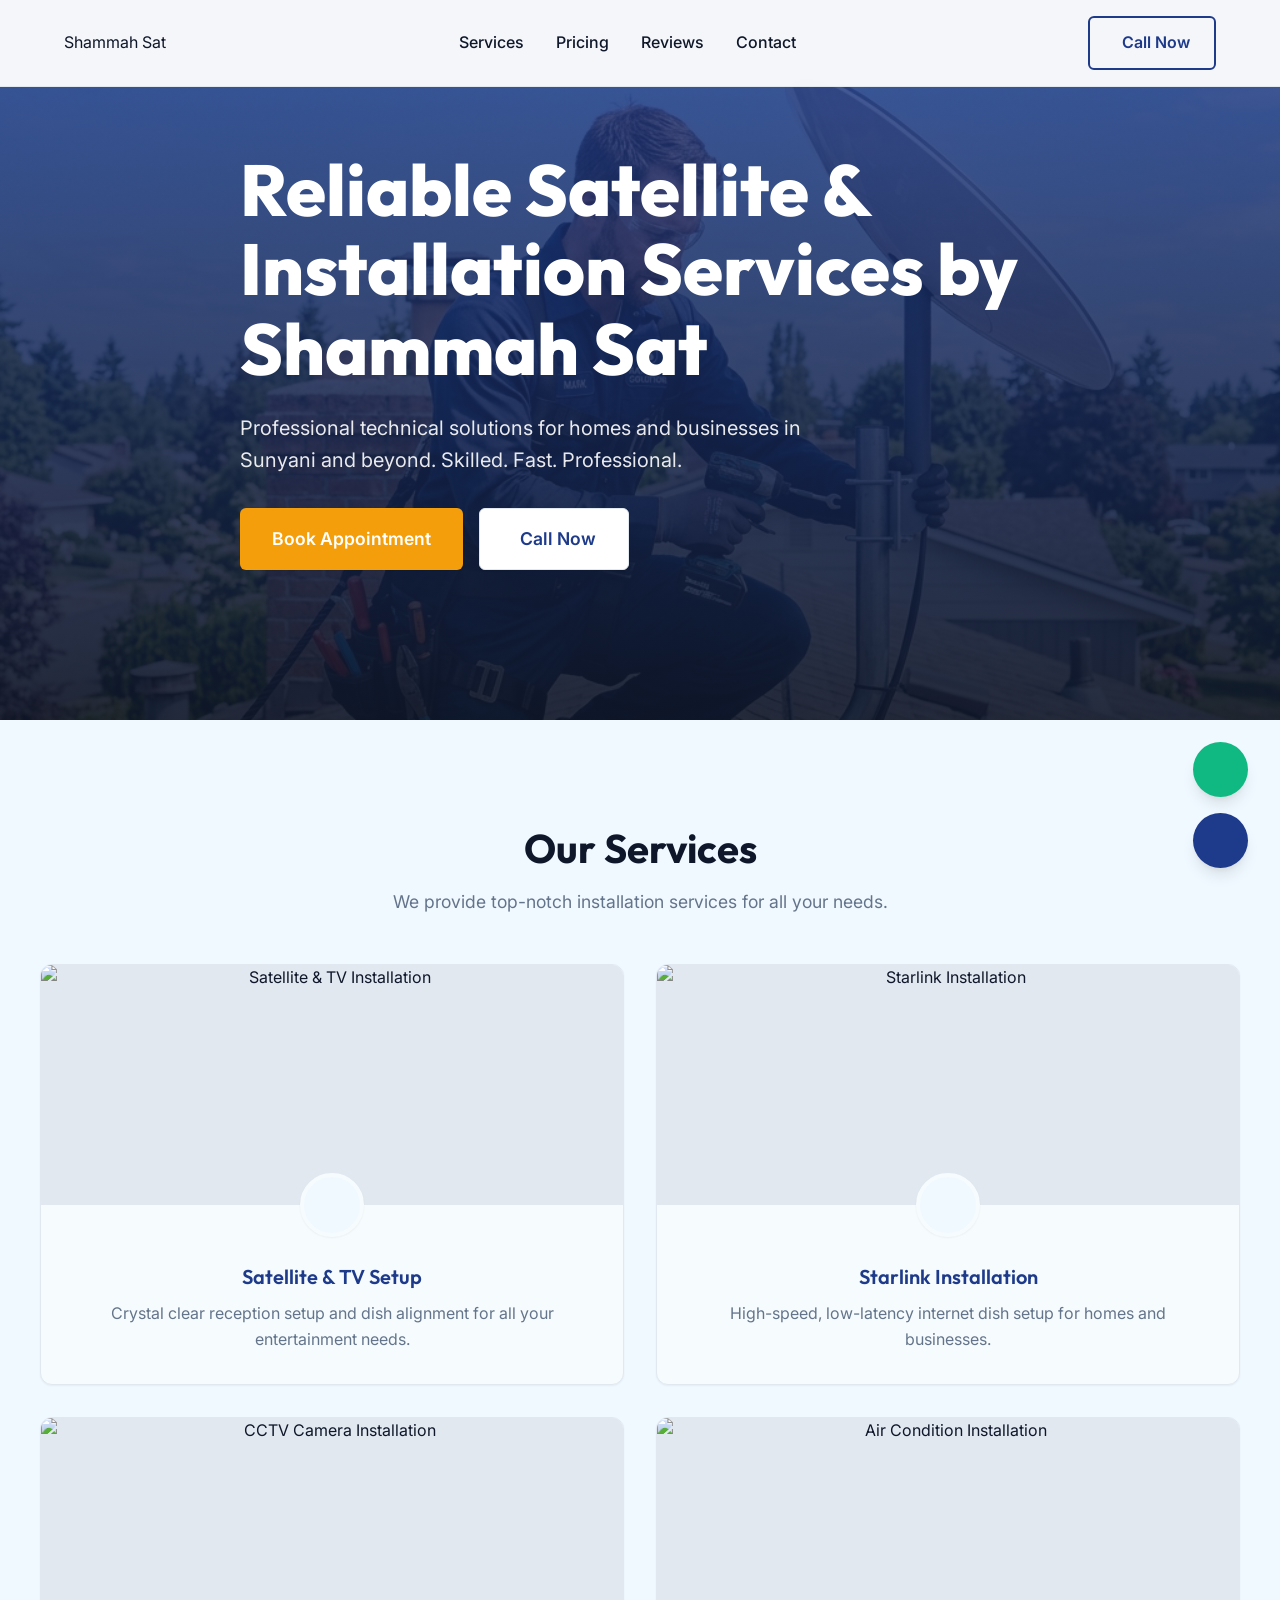
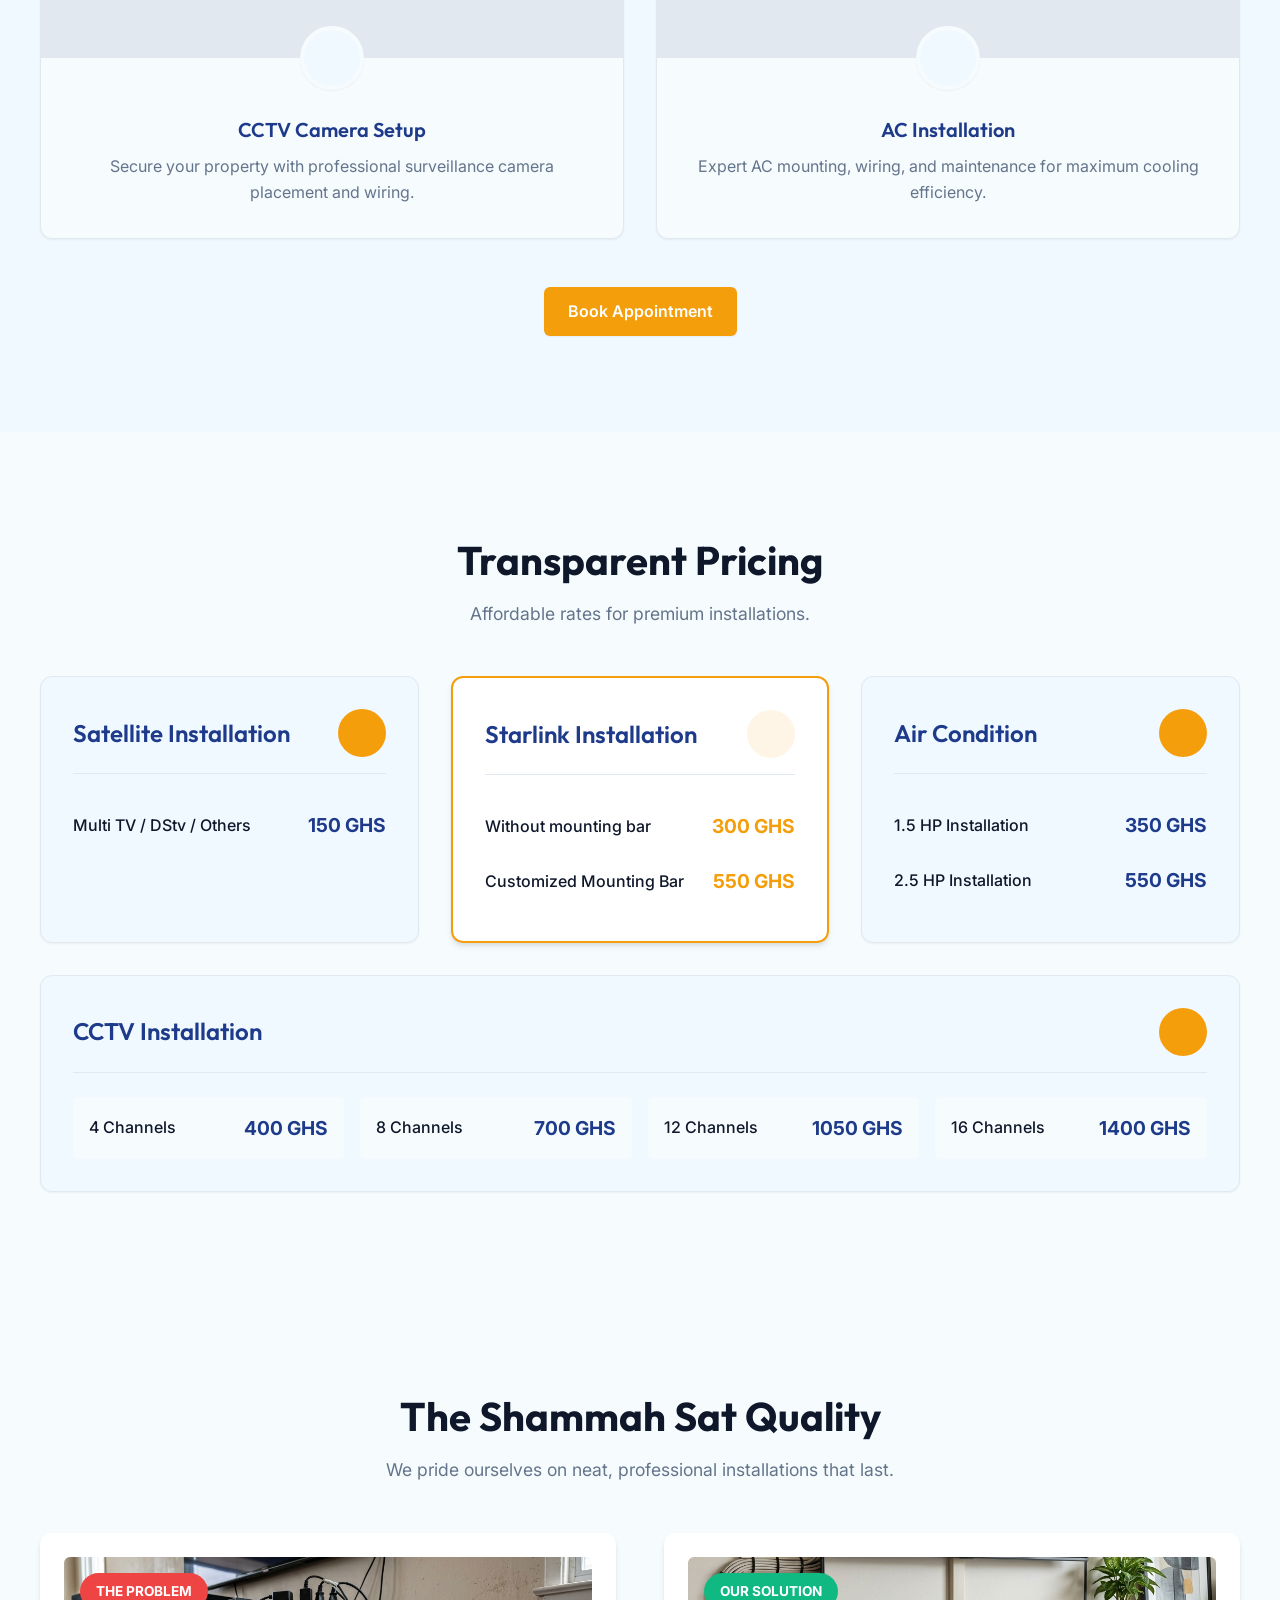
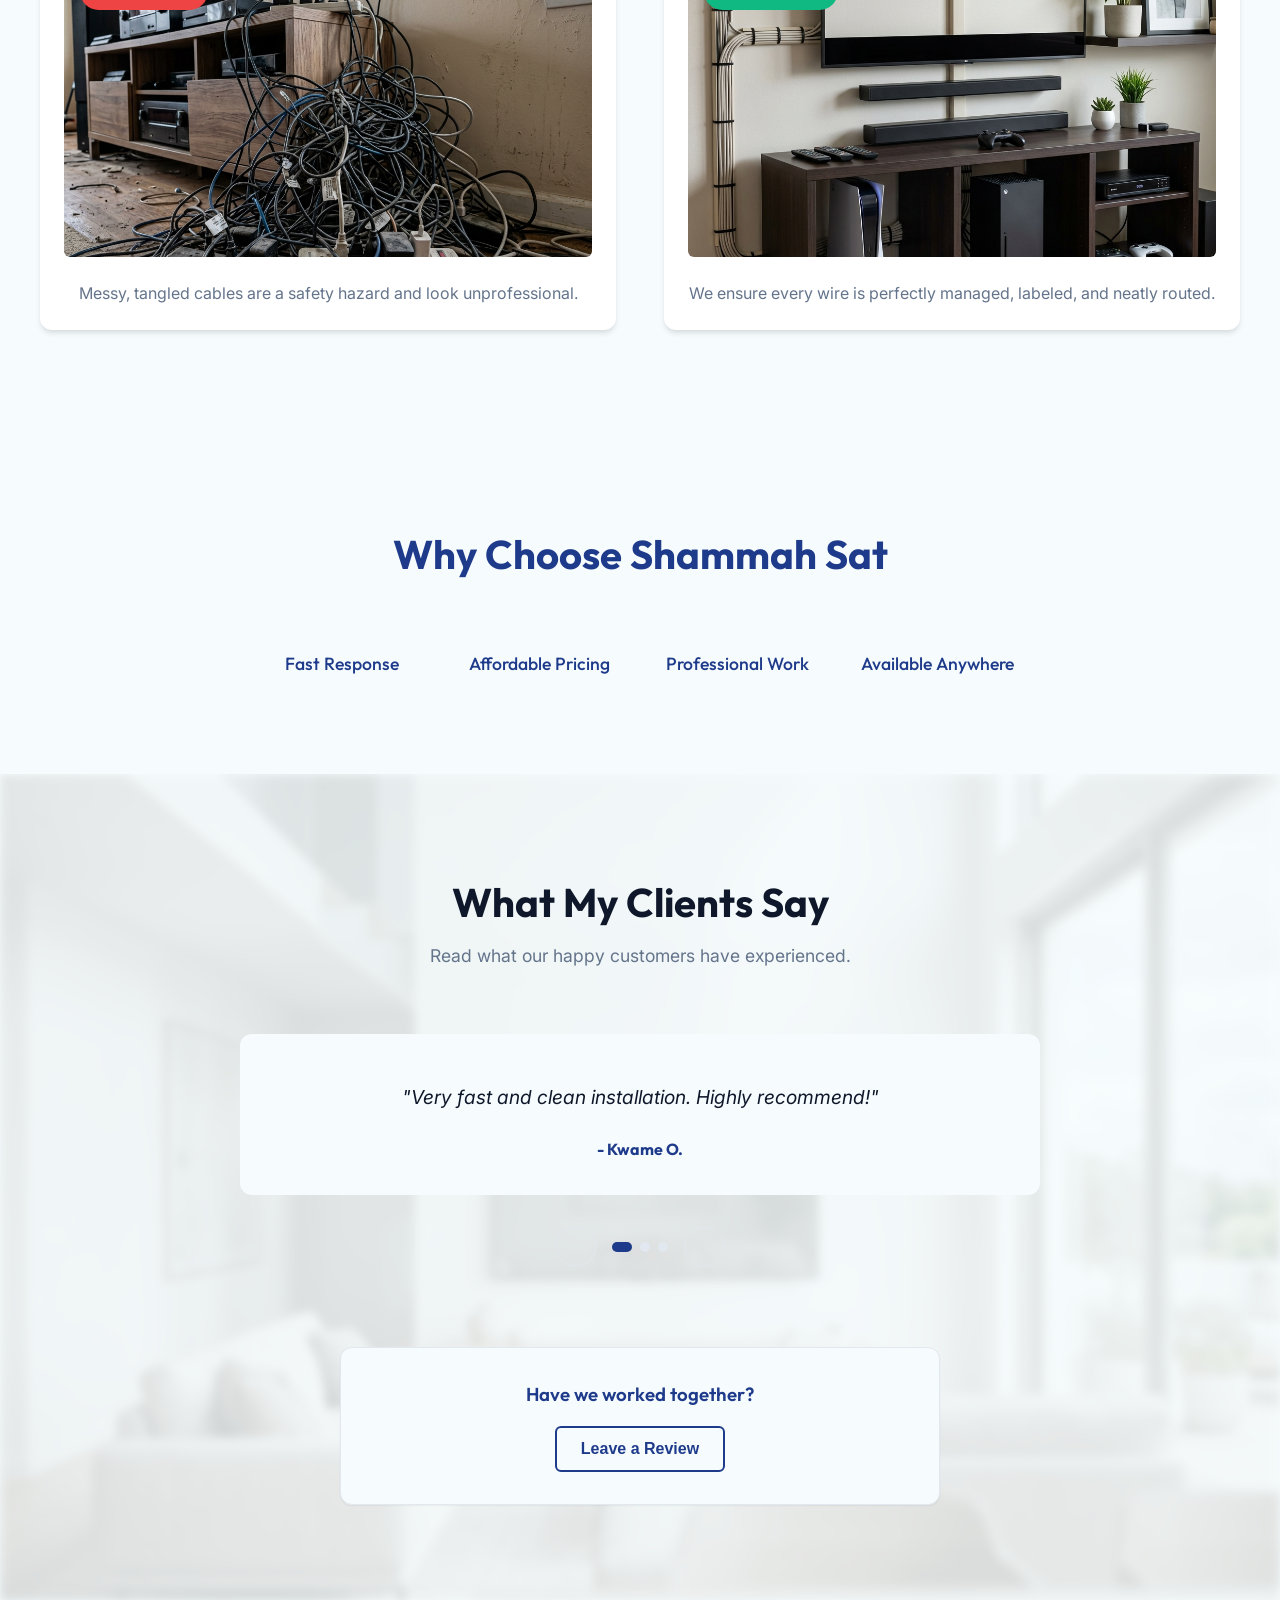
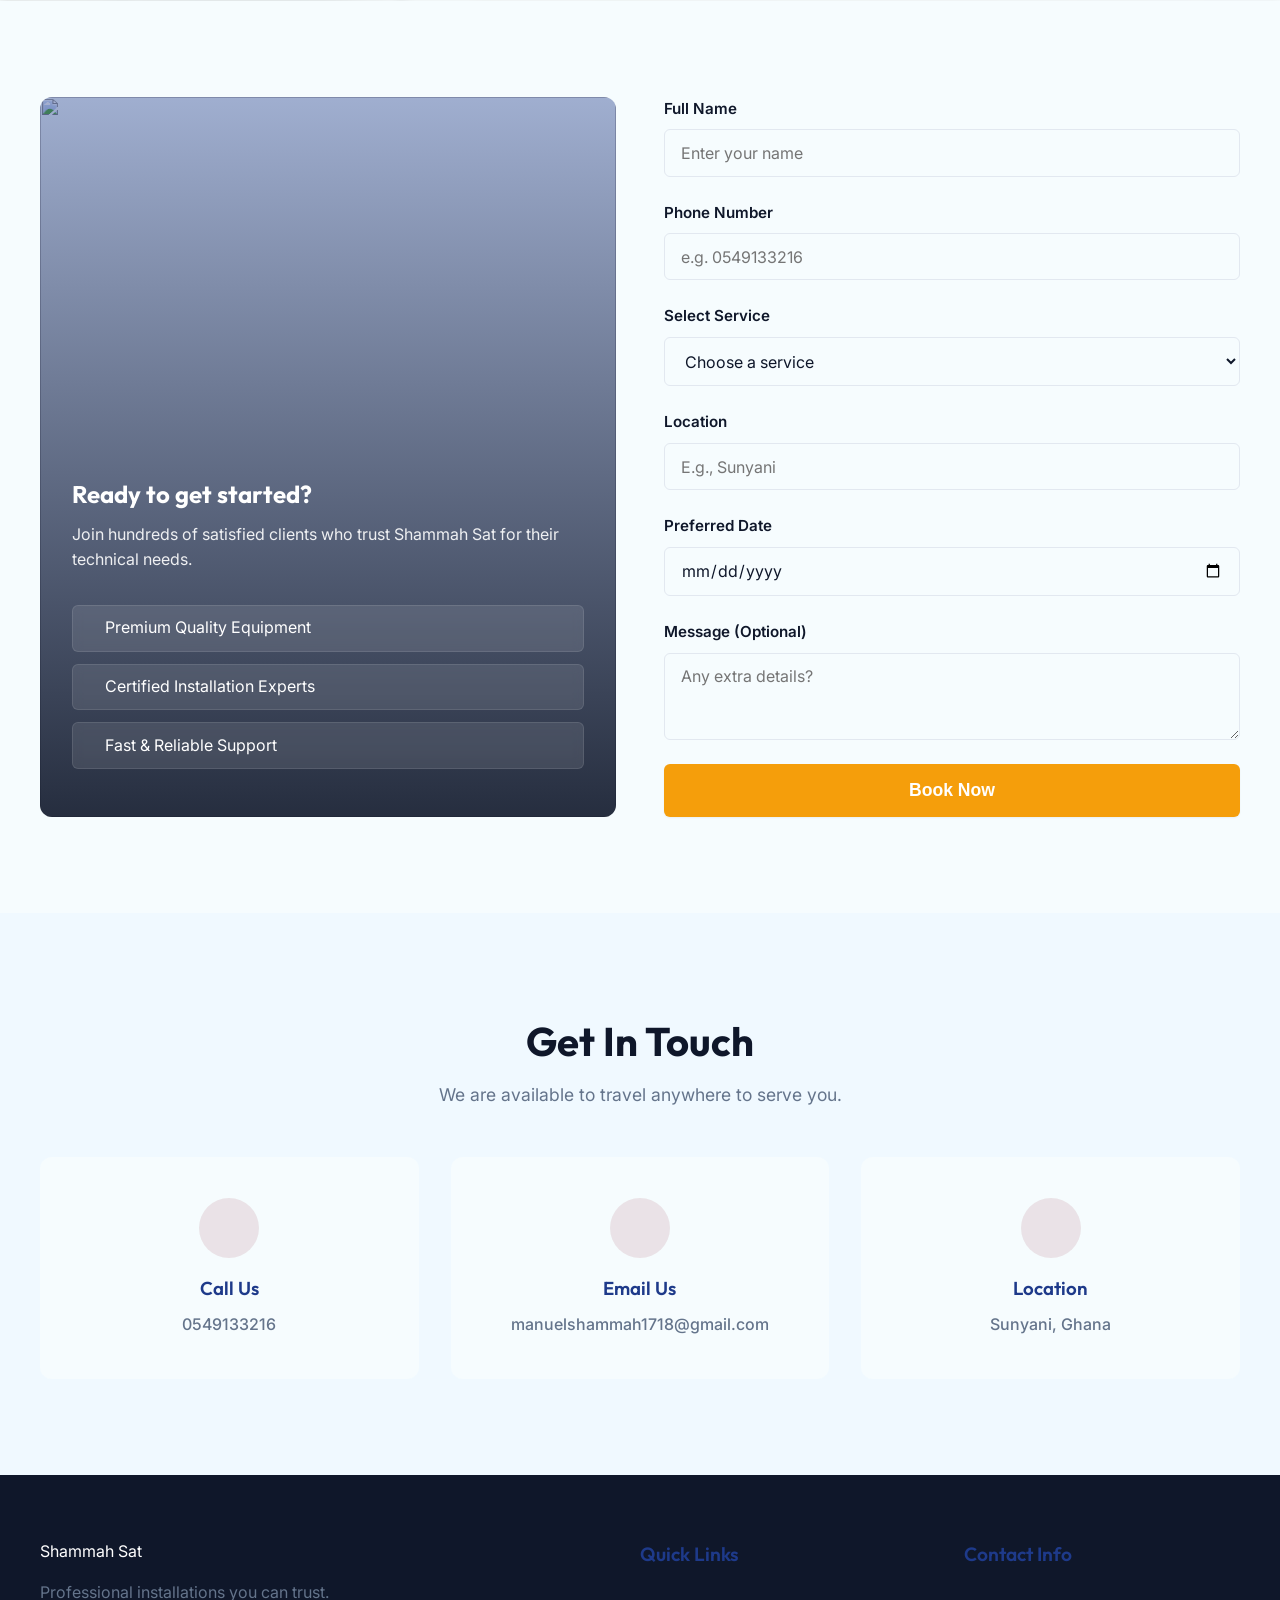
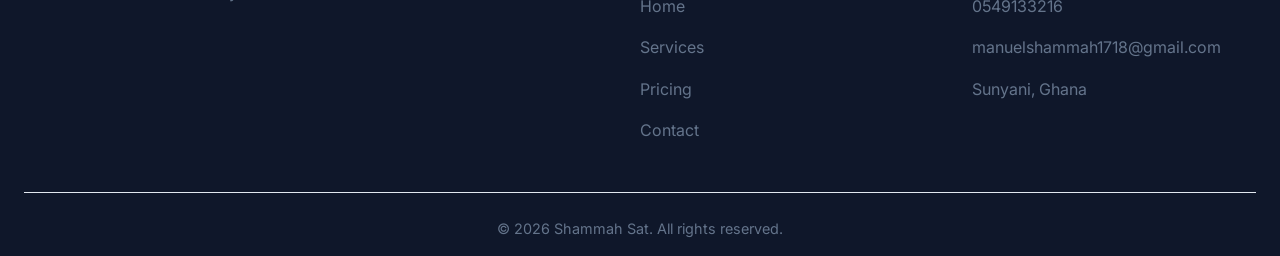
==== index.html @ 0b9c9d6e "Add files via upload" ====
<!DOCTYPE html>
<html lang="en">
<head>
    <meta charset="UTF-8">
    <meta name="viewport" content="width=device-width, initial-scale=1.0">
    <meta name="description" content="Professional satellite and installation services by Shammah Sat in Sunyani, Ghana. Fast, affordable, and reliable.">
    <title>Shammah Sat - Reliable Satellite &amp; Installation Services</title>
    
    <!-- Security Meta Tags -->
    <meta http-equiv="X-Content-Type-Options" content="nosniff">
    <meta http-equiv="X-Frame-Options" content="DENY">
    <meta name="referrer" content="strict-origin-when-cross-origin">
    
    <!-- Google Fonts -->
    <link rel="preconnect" href="https://fonts.googleapis.com">
    <link rel="preconnect" href="https://fonts.gstatic.com" crossorigin>
    <link href="https://fonts.googleapis.com/css2?family=Inter:wght@400;500;600&family=Outfit:wght@500;600;700&display=swap" rel="stylesheet">
    
    <!-- Phosphor Icons -->
    <script src="https://unpkg.com/@phosphor-icons/web"></script>
    
    <!-- CSS Link -->
    <link rel="stylesheet" href="style.css">
</head>
<body>

    <!-- Sticky Navigation -->
    <header id="header">
        <div class="nav-container">
            <a href="#" class="logo">
                Shammah Sat
            </a>
            <nav class="nav-links">
                <a href="#services">Services</a>
                <a href="#pricing">Pricing</a>
                <a href="#reviews">Reviews</a>
                <a href="#contact">Contact</a>
            </nav>
            <div class="nav-actions">
                <a href="tel:0549133216" class="btn btn-outline"><i class="ph ph-phone"></i> Call Now</a>
                <button class="mobile-menu-btn" aria-label="Toggle Menu">
                    <i class="ph ph-list"></i>
                </button>
            </div>
        </div>
        <!-- Mobile Nav Menu -->
        <div class="mobile-menu">
            <a href="#services">Services</a>
            <a href="#pricing">Pricing</a>
            <a href="#reviews">Reviews</a>
            <a href="#contact">Contact</a>
            <a href="tel:0549133216" class="btn btn-primary" style="display:inline-block; margin-top:1rem;"><i class="ph ph-phone"></i> Call Now</a>
        </div>
    </header>

    <!-- Hero Section -->
    <section class="hero" id="home">
        <div class="hero-overlay"></div>
        <div class="container hero-container">
            <div class="hero-content">
                <h1>Reliable Satellite &amp; Installation Services by Shammah Sat</h1>
                <p>Professional technical solutions for homes and businesses in Sunyani and beyond. Skilled. Fast. Professional.</p>
                <div class="hero-buttons">
                    <a href="#booking" class="btn btn-primary btn-large">Book Appointment</a>
                    <a href="tel:0549133216" class="btn btn-secondary btn-large"><i class="ph ph-phone"></i> Call Now</a>
                </div>
            </div>
        </div>
    </section>

    <!-- Services Section -->
    <section class="services section-padding" id="services">
        <div class="container">
            <h2 class="section-title">Our Services</h2>
            <p class="section-subtitle">We provide top-notch installation services for all your needs.</p>
            
            <div class="services-grid">
                <!-- Satellite & TV -->
                <div class="service-card image-card">
                    <div class="service-image">
                        <img src="satellite.jpg" alt="Satellite & TV Installation">
                    </div>
                    <div class="service-content">
                        <div class="icon-wrapper"><i class="ph ph-monitor"></i></div>
                        <h3>Satellite & TV Setup</h3>
                        <p>Crystal clear reception setup and dish alignment for all your entertainment needs.</p>
                    </div>
                </div>

                <!-- Starlink -->
                <div class="service-card image-card">
                    <div class="service-image">
                        <img src="starlink.jpg" alt="Starlink Installation">
                    </div>
                    <div class="service-content">
                        <div class="icon-wrapper"><i class="ph ph-wifi-high"></i></div>
                        <h3>Starlink Installation</h3>
                        <p>High-speed, low-latency internet dish setup for homes and businesses.</p>
                    </div>
                </div>

                <!-- CCTV -->
                <div class="service-card image-card">
                    <div class="service-image">
                        <img src="cctv.jpg" alt="CCTV Camera Installation">
                    </div>
                    <div class="service-content">
                        <div class="icon-wrapper"><i class="ph ph-security-camera"></i></div>
                        <h3>CCTV Camera Setup</h3>
                        <p>Secure your property with professional surveillance camera placement and wiring.</p>
                    </div>
                </div>

                <!-- Air Condition -->
                <div class="service-card image-card">
                    <div class="service-image">
                        <img src="ac.jpg" alt="Air Condition Installation">
                    </div>
                    <div class="service-content">
                        <div class="icon-wrapper"><i class="ph ph-wind"></i></div>
                        <h3>AC Installation</h3>
                        <p>Expert AC mounting, wiring, and maintenance for maximum cooling efficiency.</p>
                    </div>
                </div>
            </div>
            <div class="center-btn">
                <a href="#booking" class="btn btn-primary">Book Appointment</a>
            </div>
        </div>
    </section>

    <!-- Pricing Section -->
    <section class="pricing section-padding" id="pricing">
        <div class="container">
            <h2 class="section-title">Transparent Pricing</h2>
            <p class="section-subtitle">Affordable rates for premium installations.</p>
            
            <div class="pricing-grid">
                <!-- Satellite Pricing -->
                <div class="pricing-card">
                    <div class="pricing-header">
                        <h3>Satellite Installation</h3>
                        <i class="ph ph-monitor"></i>
                    </div>
                    <ul class="pricing-list">
                        <li>
                            <span>Multi TV / DStv / Others</span>
                            <span class="price">150 GHS</span>
                        </li>
                    </ul>
                </div>

                <!-- Starlink Pricing -->
                <div class="pricing-card featured">
                    <div class="pricing-header">
                        <h3>Starlink Installation</h3>
                        <i class="ph ph-wifi-high"></i>
                    </div>
                    <ul class="pricing-list">
                        <li>
                            <span>Without mounting bar</span>
                            <span class="price">300 GHS</span>
                        </li>
                        <li>
                            <span>Customized Mounting Bar</span>
                            <span class="price">550 GHS</span>
                        </li>
                    </ul>
                </div>

                <!-- AC Pricing -->
                <div class="pricing-card">
                    <div class="pricing-header">
                        <h3>Air Condition</h3>
                        <i class="ph ph-wind"></i>
                    </div>
                    <ul class="pricing-list">
                        <li>
                            <span>1.5 HP Installation</span>
                            <span class="price">350 GHS</span>
                        </li>
                        <li>
                            <span>2.5 HP Installation</span>
                            <span class="price">550 GHS</span>
                        </li>
                    </ul>
                </div>

                <!-- CCTV Pricing -->
                <div class="pricing-card full-width">
                    <div class="pricing-header">
                        <h3>CCTV Installation</h3>
                        <i class="ph ph-security-camera"></i>
                    </div>
                    <div class="cctv-grid">
                        <div class="cctv-item">
                            <span>4 Channels</span>
                            <span class="price">400 GHS</span>
                        </div>
                        <div class="cctv-item">
                            <span>8 Channels</span>
                            <span class="price">700 GHS</span>
                        </div>
                        <div class="cctv-item">
                            <span>12 Channels</span>
                            <span class="price">1050 GHS</span>
                        </div>
                        <div class="cctv-item">
                            <span>16 Channels</span>
                            <span class="price">1400 GHS</span>
                        </div>
                    </div>
                </div>
            </div>
        </div>
    </section>

    <!-- Before & After Section -->
    <section class="quality section-padding" id="quality">
        <div class="container">
            <h2 class="section-title">The Shammah Sat Quality</h2>
            <p class="section-subtitle">We pride ourselves on neat, professional installations that last.</p>
            
            <div class="comparison-grid">
                <div class="comparison-item">
                    <div class="comparison-image">
                        <img src="before_cables.jpg" alt="Messy Installation" loading="lazy">
                        <span class="badge badge-error">The Problem</span>
                    </div>
                    <p>Messy, tangled cables are a safety hazard and look unprofessional.</p>
                </div>
                <div class="comparison-item">
                    <div class="comparison-image">
                        <img src="after_cables.jpg" alt="Professional Installation" loading="lazy">
                        <span class="badge badge-success">Our Solution</span>
                    </div>
                    <p>We ensure every wire is perfectly managed, labeled, and neatly routed.</p>
                </div>
            </div>
        </div>
    </section>

    <!-- Why Choose Us -->
    <section class="features section-padding">
        <div class="container">
            <h2 class="section-title">Why Choose Shammah Sat</h2>
            <div class="features-flex">
                <div class="feature-item">
                    <div class="feature-icon"><i class="ph ph-rocket-launch"></i></div>
                    <h4>Fast Response</h4>
                </div>
                <div class="feature-item">
                    <div class="feature-icon"><i class="ph ph-wallet"></i></div>
                    <h4>Affordable Pricing</h4>
                </div>
                <div class="feature-item">
                    <div class="feature-icon"><i class="ph ph-medal"></i></div>
                    <h4>Professional Work</h4>
                </div>
                <div class="feature-item">
                    <div class="feature-icon"><i class="ph ph-map-pin"></i></div>
                    <h4>Available Anywhere</h4>
                </div>
            </div>
        </div>
    </section>

    <!-- Reviews Section -->
    <section class="reviews section-padding" id="reviews">
        <div class="reviews-bg"></div>
        <div class="container relative-z">
            <h2 class="section-title">What My Clients Say</h2>
            <p class="section-subtitle">Read what our happy customers have experienced.</p>
            
            <div class="carousel-container">
                <div class="carousel-track" id="carouselTrack">
                    <!-- Review 1 -->
                    <div class="review-card">
                        <div class="stars">
                            <i class="ph-fill ph-star"></i><i class="ph-fill ph-star"></i><i class="ph-fill ph-star"></i><i class="ph-fill ph-star"></i><i class="ph-fill ph-star"></i>
                        </div>
                        <p class="review-text">"Very fast and clean installation. Highly recommend!"</p>
                        <h4 class="client-name">- Kwame O.</h4>
                    </div>
                    <!-- Review 2 -->
                    <div class="review-card">
                        <div class="stars">
                            <i class="ph-fill ph-star"></i><i class="ph-fill ph-star"></i><i class="ph-fill ph-star"></i><i class="ph-fill ph-star"></i><i class="ph-fill ph-star"></i>
                        </div>
                        <p class="review-text">"Professional and affordable service. The CCTV setup is perfect."</p>
                        <h4 class="client-name">- Afia M.</h4>
                    </div>
                    <!-- Review 3 -->
                    <div class="review-card">
                        <div class="stars">
                            <i class="ph-fill ph-star"></i><i class="ph-fill ph-star"></i><i class="ph-fill ph-star"></i><i class="ph-fill ph-star"></i><i class="ph-fill ph-star"></i>
                        </div>
                        <p class="review-text">"Excellent Starlink installation. Great communication throughout."</p>
                        <h4 class="client-name">- David T.</h4>
                    </div>
                </div>
                <div class="carousel-nav">
                    <button id="prevBtn" aria-label="Previous Review"><i class="ph ph-caret-left"></i></button>
                    <div class="carousel-dots" id="carouselDots"></div>
                    <button id="nextBtn" aria-label="Next Review"><i class="ph ph-caret-right"></i></button>
                </div>
            </div>

            <div class="leave-review">
                <h3>Have we worked together?</h3>
                <button class="btn btn-outline" id="openReviewForm">Leave a Review</button>
                
                <!-- Review Form -->
                <div class="review-form-container hidden" id="reviewFormContainer">
                    <form id="reviewForm" class="review-form">
                        <input type="hidden" id="reviewRating" value="0">
                        <div class="form-group">
                            <label for="reviewName">Your Name</label>
                            <input type="text" id="reviewName" placeholder="Full Name" required maxlength="50" autocomplete="name">
                        </div>
                        <div class="form-group">
                            <label for="reviewText">Your Experience</label>
                            <textarea id="reviewText" rows="4" placeholder="How was our service?" required maxlength="500"></textarea>
                        </div>
                        <div class="rating-input">
                            <i class="ph ph-star star-btn" data-val="1" role="button" aria-label="1 Star"></i>
                            <i class="ph ph-star star-btn" data-val="2" role="button" aria-label="2 Stars"></i>
                            <i class="ph ph-star star-btn" data-val="3" role="button" aria-label="3 Stars"></i>
                            <i class="ph ph-star star-btn" data-val="4" role="button" aria-label="4 Stars"></i>
                            <i class="ph ph-star star-btn" data-val="5" role="button" aria-label="5 Stars"></i>
                        </div>
                        <button type="submit" class="btn btn-primary w-100">Submit Review</button>
                    </form>
                </div>
            </div>
        </div>
    </section>

    <!-- Booking Section -->
    <section class="booking section-padding" id="booking">
        <div class="container">
            <div class="booking-grid">
                <div class="booking-info-card">
                    <img src="https://images.unsplash.com/photo-1581092160562-40aa08e78837?auto=format&fit=crop&q=80&w=800" alt="" class="booking-img" loading="lazy">
                    <div class="booking-text-overlay">
                        <h2>Ready to get started?</h2>
                        <p>Join hundreds of satisfied clients who trust Shammah Sat for their technical needs.</p>
                        <div class="booking-benefits">
                            <div class="benefit-item">
                                <i class="ph ph-check-circle"></i>
                                <span>Premium Quality Equipment</span>
                            </div>
                            <div class="benefit-item">
                                <i class="ph ph-shield-check"></i>
                                <span>Certified Installation Experts</span>
                            </div>
                            <div class="benefit-item">
                                <i class="ph ph-clock"></i>
                                <span>Fast &amp; Reliable Support</span>
                            </div>
                        </div>
                    </div>
                </div>
                <div class="booking-form-wrapper">
                    <form id="bookingForm">
                        <div class="form-group">
                            <label for="name">Full Name</label>
                            <input type="text" id="name" placeholder="Enter your name" required maxlength="100" autocomplete="name">
                        </div>
                        <div class="form-group">
                            <label for="phone">Phone Number</label>
                            <input type="tel" id="phone" placeholder="e.g. 0549133216" required pattern="[0-9]{10,}" title="Please enter a valid phone number" autocomplete="tel">
                        </div>
                        <div class="form-group">
                            <label for="service">Select Service</label>
                            <select id="service" required>
                                <option value="" disabled selected>Choose a service</option>
                                <option value="multi-tv">Multi TV Installation</option>
                                <option value="dstv">DStv Installation</option>
                                <option value="cctv">CCTV Camera Installation</option>
                                <option value="ac">Air Condition Installation</option>
                                <option value="starlink">Starlink Installation</option>
                            </select>
                        </div>
                        <div class="form-group">
                            <label for="bookLocation">Location</label>
                            <input type="text" id="bookLocation" required placeholder="E.g., Sunyani">
                        </div>
                        <div class="form-group">
                            <label for="bookDate">Preferred Date</label>
                            <input type="date" id="bookDate" required>
                        </div>
                        <div class="form-group">
                            <label for="bookMessage">Message (Optional)</label>
                            <textarea id="bookMessage" rows="3" placeholder="Any extra details?"></textarea>
                        </div>
                        <button type="submit" class="btn btn-primary btn-large w-100">Book Now</button>
                    </form>
                </div>
            </div>
        </div>
    </section>

    <!-- Contact Section -->
    <section class="contact section-padding" id="contact">
        <div class="container">
            <h2 class="section-title">Get In Touch</h2>
            <p class="section-subtitle">We are available to travel anywhere to serve you.</p>
            
            <div class="contact-grid">
                <a href="tel:0549133216" class="contact-card">
                    <div class="contact-icon"><i class="ph ph-phone-call"></i></div>
                    <h3>Call Us</h3>
                    <p>0549133216</p>
                </a>
                <a href="mailto:manuelshammah1718@gmail.com" class="contact-card">
                    <div class="contact-icon"><i class="ph ph-envelope-simple"></i></div>
                    <h3>Email Us</h3>
                    <p>manuelshammah1718@gmail.com</p>
                </a>
                <div class="contact-card">
                    <div class="contact-icon"><i class="ph ph-map-pin"></i></div>
                    <h3>Location</h3>
                    <p>Sunyani, Ghana</p>
                </div>
            </div>
        </div>
    </section>

    <!-- Footer -->
    <footer>
        <div class="container footer-content">
            <div class="footer-brand">
                <a href="#" class="logo">
                    Shammah Sat
                </a>
                <p>Professional installations you can trust.</p>
            </div>
            <div class="footer-links">
                <h4>Quick Links</h4>
                <a href="#home">Home</a>
                <a href="#services">Services</a>
                <a href="#pricing">Pricing</a>
                <a href="#contact">Contact</a>
            </div>
            <div class="footer-contact">
                <h4>Contact Info</h4>
                <p><i class="ph ph-phone"></i> 0549133216</p>
                <p><i class="ph ph-envelope"></i> manuelshammah1718@gmail.com</p>
                <p><i class="ph ph-map-pin"></i> Sunyani, Ghana</p>
            </div>
        </div>
        <div class="footer-bottom">
            <p>&copy; <span id="year"></span> Shammah Sat. All rights reserved.</p>
        </div>
    </footer>

    <!-- Floating Action Buttons -->
    <div class="floating-actions">
        <a href="https://wa.me/233549133216" class="fab whatsapp" aria-label="WhatsApp" target="_blank" rel="noopener noreferrer">
            <i class="ph-fill ph-whatsapp-logo"></i>
        </a>
        <a href="tel:0549133216" class="fab phone" aria-label="Call Now">
            <i class="ph-fill ph-phone-call"></i>
        </a>
    </div>

    <!-- Script Link -->
    <script src="script.js"></script>
</body>
</html>
---- style.css ----
/* =========================================
   CSS Variables & Global Reset
========================================= */
:root {
    /* Color Palette (Professional Navy & Gold) */
    --clr-bg-main: #f6fcfe; /* Glacial Whisper - Light Blue-White */
    --clr-bg-alt: #f0f9ff; /* Slightly darker shade for contrast */
    --clr-text-main: #0f172a; /* Slate 900 - Almost Black */
    --clr-text-muted: #64748b; /* Slate 500 */
    
    --clr-primary: #1e3a8a; /* Deep Navy Blue */
    --clr-primary-hover: #1e40af; /* Lighter Navy */
    --clr-secondary: #f59e0b; /* Golden Amber (Action CTA) */
    --clr-secondary-hover: #d97706; /* Darker Gold */
    --clr-accent: #10b981; /* Trust/Success Green */
    
    --clr-border: #e2e8f0; /* Slate 200 */

    /* Typography */
    --font-main: 'Inter', sans-serif;
    --font-heading: 'Outfit', sans-serif;
    
    /* Spacing & Layout */
    --section-padding: 6rem 1.5rem; /* Increased for breathing room */
    --max-width: 1200px;
    --border-radius-sm: 6px;
    --border-radius-md: 12px;
    --border-radius-lg: 20px;
    
    /* Shadows (Modern, Soft) */
    --shadow-sm: 0 1px 2px 0 rgba(0, 0, 0, 0.05);
    --shadow-md: 0 4px 6px -1px rgba(0, 0, 0, 0.1), 0 2px 4px -1px rgba(0, 0, 0, 0.06);
    --shadow-lg: 0 10px 15px -3px rgba(0, 0, 0, 0.1), 0 4px 6px -2px rgba(0, 0, 0, 0.05);
    
    /* Transitions */
    --trans-fast: 0.15s ease-in-out;
    --trans-normal: 0.25s ease-in-out;
}

/* Removed @font-face */

* {
    margin: 0;
    padding: 0;
    box-sizing: border-box;
}

html {
    scroll-behavior: smooth;
}

body {
    font-family: var(--font-main);
    background-color: var(--clr-bg-main);
    color: var(--clr-text-main);
    line-height: 1.6;
    font-size: 1rem;
    overflow-x: hidden;
}

h1, h2, h3, h4, h5, h6 {
    font-family: var(--font-heading);
    font-weight: 600;
    color: var(--clr-primary);
}

img {
    max-width: 100%;
    height: auto;
    display: block;
}

a {
    text-decoration: none;
    color: inherit;
}

ul {
    list-style: none;
}

.container {
    max-width: var(--max-width);
    margin: 0 auto;
    padding: 0;
}

.section-padding {
    padding: var(--section-padding);
}

.section-title {
    font-size: 2.5rem;
    font-weight: 700;
    text-align: center;
    margin-bottom: 0.5rem;
    color: var(--clr-text-main);
}

.section-subtitle {
    text-align: center;
    color: var(--clr-text-muted);
    font-size: 1.1rem;
    margin-bottom: 3rem;
}

/* =========================================
   Buttons
========================================= */
.btn {
    display: inline-flex;
    align-items: center;
    justify-content: center;
    gap: 0.5rem;
    padding: 0.75rem 1.5rem;
    border-radius: var(--border-radius-sm);
    font-weight: 600;
    font-size: 1rem;
    cursor: pointer;
    transition: all var(--trans-fast);
    border: none;
    outline: none;
}

.btn-large {
    padding: 1rem 2rem;
    font-size: 1.1rem;
}

.btn-primary {
    background-color: var(--clr-secondary);
    color: #ffffff;
    box-shadow: var(--shadow-sm);
}

.btn-primary:hover {
    background-color: var(--clr-secondary-hover);
    transform: translateY(-2px);
    box-shadow: var(--shadow-md);
}

.btn-secondary {
    background-color: #ffffff;
    color: var(--clr-primary);
    border: 1px solid var(--clr-border);
    box-shadow: var(--shadow-sm);
}

.btn-secondary:hover {
    border-color: var(--clr-primary);
    background-color: var(--clr-bg-alt);
    transform: translateY(-2px);
}

.btn-outline {
    background: transparent;
    color: var(--clr-primary);
    border: 2px solid var(--clr-primary);
}

.btn-outline:hover {
    background: var(--clr-primary);
    color: var(--clr-bg-main);
}

.w-100 {
    width: 100%;
}

.center-btn {
    display: flex;
    justify-content: center;
    margin-top: 3rem;
}

/* =========================================
   Header & Navigation
========================================= */
header {
    position: fixed;
    top: 0;
    left: 0;
    width: 100%;
    z-index: 1000;
    background: rgba(255, 255, 255, 0.95);
    backdrop-filter: blur(8px);
    transition: all var(--trans-normal);
    border-bottom: 1px solid var(--clr-border);
}

header.scrolled {
    box-shadow: var(--shadow-sm);
    border-bottom: 1px solid var(--clr-border);
}

.nav-container {
    max-width: var(--max-width);
    margin: 0 auto;
    padding: 1rem 1.5rem;
    display: flex;
    align-items: center;
    justify-content: space-between;
}

.custom-logo {
    display: flex;
    align-items: center;
    gap: 0.5rem;
    color: var(--clr-primary);
    text-decoration: none;
}

.custom-logo i {
    font-size: 2.8rem;
    font-weight: 300;
}

.logo-text {
    display: flex;
    flex-direction: column;
    font-weight: 700;
    line-height: 0.9;
    letter-spacing: -0.5px;
}

.text-top {
    font-size: 1.5rem;
}

.text-bottom {
    font-size: 1.5rem;
    display: flex;
    align-items: center;
}

.logo-line {
    display: inline-block;
    height: 4px;
    background-color: var(--clr-primary);
    width: 60px;
    margin-left: 2px;
}

.nav-links {
    display: flex;
    gap: 2rem;
}

.nav-links a {
    font-weight: 500;
    transition: color var(--trans-fast);
}

.nav-links a:hover {
    color: var(--clr-primary);
}

.mobile-menu-btn {
    display: none;
    background: none;
    border: none;
    font-size: 1.8rem;
    color: var(--clr-text-main);
    cursor: pointer;
}

.mobile-menu {
    display: none;
    position: absolute;
    top: 100%;
    left: 0;
    width: 100%;
    background: var(--clr-bg-alt);
    flex-direction: column;
    padding: 1rem 1.5rem 2rem;
    box-shadow: var(--shadow-md);
    border-top: 1px solid var(--clr-border);
}

.mobile-menu.active {
    display: flex;
}

.mobile-menu a {
    padding: 1rem 0;
    border-bottom: 1px solid var(--clr-border);
    font-weight: 500;
    font-size: 1.1rem;
}

/* =========================================
   Hero Section
========================================= */
.hero {
    min-height: 80vh;
    display: flex;
    align-items: center;
    position: relative;
    background-image: url('hero_bg.jpg');
    background-size: cover;
    background-position: center;
    background-attachment: fixed;
}

.hero-overlay {
    position: absolute;
    top: 0;
    left: 0;
    width: 100%;
    height: 100%;
    background: linear-gradient(rgba(30, 58, 138, 0.8), rgba(15, 23, 42, 0.9));
    z-index: 1;
}

.hero-container {
    position: relative;
    z-index: 2;
}

.hero-content {
    max-width: 800px;
}

.hero h1 {
    font-size: clamp(2.5rem, 6vw, 4.5rem);
    line-height: 1.1;
    margin-bottom: 1.5rem;
    color: #ffffff;
    font-weight: 800;
}

.hero p {
    font-size: 1.25rem;
    color: rgba(255, 255, 255, 0.9);
    margin-bottom: 2rem;
    max-width: 600px;
}

.hero-buttons {
    display: flex;
    gap: 1rem;
    flex-wrap: wrap;
}

.hero-image {
    flex: 1;
    display: flex;
    justify-content: center;
    align-items: center;
    position: relative;
    min-height: 400px;
}

/* Removed abstract glass orbs */

/* =========================================
   Services Section
========================================= */
.services {
    background-color: var(--clr-bg-alt);
}

.services-grid {
    display: grid;
    grid-template-columns: repeat(2, 1fr); /* 2 per row as requested */
    gap: 2rem;
}

@media (max-width: 992px) {
    .services-grid {
        grid-template-columns: 1fr; /* 1 per row on tablet/mobile for better UX */
    }
}

.service-card {
    background: var(--clr-bg-main);
    border-radius: var(--border-radius-md);
    text-align: center;
    transition: var(--trans-normal);
    border: 1px solid var(--clr-border);
    box-shadow: var(--shadow-sm);
}

.service-card:hover {
    transform: translateY(-5px);
    box-shadow: var(--shadow-md);
}

.service-card.image-card {
    padding: 0;
    overflow: hidden;
    display: flex;
    flex-direction: column;
}

.service-image {
    width: 100%;
    height: 240px;
    overflow: hidden;
    background: var(--clr-border);
}

.service-image img {
    width: 100%;
    height: 100%;
    object-fit: cover;
    transition: transform var(--trans-normal);
}

.service-card.image-card:hover .service-image img {
    transform: scale(1.05);
}

.service-content {
    padding: 2rem;
    flex: 1;
    display: flex;
    flex-direction: column;
    align-items: center;
}

.icon-wrapper {
    width: 64px;
    height: 64px;
    background: var(--clr-bg-alt);
    color: var(--clr-primary);
    border-radius: 50%;
    display: flex;
    align-items: center;
    justify-content: center;
    font-size: 2rem;
    margin: -4rem auto 1.5rem; /* Pulls icon up into the image area slightly */
    position: relative;
    z-index: 2;
    transition: var(--trans-normal);
    box-shadow: var(--shadow-sm);
    border: 4px solid var(--clr-bg-main);
}

.service-card:hover .icon-wrapper {
    background: var(--clr-primary);
    color: var(--clr-bg-main);
}

.service-card h3 {
    margin-bottom: 0.5rem;
    font-size: 1.25rem;
}

.service-card p {
    color: var(--clr-text-muted);
}

/* =========================================
   Pricing Section
========================================= */
.pricing-grid {
    display: grid;
    grid-template-columns: repeat(auto-fit, minmax(300px, 1fr));
    gap: 2rem;
}

.pricing-card {
    background: var(--clr-bg-alt);
    border-radius: var(--border-radius-md);
    padding: 2rem;
    box-shadow: var(--shadow-sm);
    border: 1px solid var(--clr-border);
    transition: var(--trans-normal);
}

.pricing-card:hover {
    transform: translateY(-5px);
    box-shadow: var(--shadow-md);
}

.pricing-card.featured {
    background: #ffffff;
    color: var(--clr-text-main);
    border: 2px solid var(--clr-secondary);
    position: relative;
    box-shadow: var(--shadow-md);
}

.pricing-card.featured .pricing-header i {
    color: var(--clr-secondary);
    background: rgba(245, 158, 11, 0.1);
}

.pricing-card.featured .price {
    color: var(--clr-secondary);
}

.pricing-card.full-width {
    grid-column: 1 / -1;
}

.pricing-header {
    display: flex;
    justify-content: space-between;
    align-items: center;
    margin-bottom: 1.5rem;
    padding-bottom: 1rem;
    border-bottom: 1px solid var(--clr-border);
}

.pricing-card.featured .pricing-header {
    border-bottom-color: var(--clr-border);
}

.pricing-header h3 {
    font-size: 1.5rem;
}

.pricing-header i {
    width: 48px;
    height: 48px;
    display: flex;
    align-items: center;
    justify-content: center;
    font-size: 1.5rem;
    color: var(--clr-primary);
    background: var(--clr-secondary);
    border-radius: 50%;
}

.pricing-list li {
    display: flex;
    justify-content: space-between;
    align-items: center;
    padding: 0.75rem 0;
    font-weight: 500;
}

.price {
    font-weight: 700;
    color: var(--clr-primary);
    font-size: 1.2rem;
}

.cctv-grid {
    display: grid;
    grid-template-columns: repeat(auto-fit, minmax(200px, 1fr));
    gap: 1rem;
}

.cctv-item {
    display: flex;
    justify-content: space-between;
    align-items: center;
    background: var(--clr-bg-main);
    padding: 1rem;
    border-radius: var(--border-radius-sm);
    font-weight: 500;
}

/* =========================================
   Features (Why Choose Us)
========================================= */
.features {
    background: var(--clr-bg-main);
    color: var(--clr-text-main);
}

.features .section-title {
    color: var(--clr-primary);
    margin-bottom: 3rem;
}

.features-flex {
    display: flex;
    justify-content: center;
    flex-wrap: wrap;
    gap: 3rem;
    text-align: center;
}

.feature-item {
    display: flex;
    flex-direction: column;
    align-items: center;
    gap: 1rem;
    min-width: 150px;
}

.feature-icon {
    font-size: 3rem;
    color: var(--clr-primary);
}

.feature-item h4 {
    font-size: 1.1rem;
    font-weight: 500;
}

/* =========================================
   Reviews Section
========================================= */
.reviews {
    position: relative;
    overflow: hidden;
}

.reviews-bg {
    position: absolute;
    top: 0;
    left: 0;
    width: 100%;
    height: 100%;
    background-image: url('testimonial_bg.jpg');
    background-size: cover;
    background-position: center;
    filter: blur(5px);
    opacity: 0.15;
}

.relative-z {
    position: relative;
    z-index: 2;
}

/* Quality Section / Comparison */
.comparison-grid {
    display: grid;
    grid-template-columns: 1fr 1fr;
    gap: 3rem;
    margin-top: 2rem;
}

.comparison-item {
    background: #fff;
    padding: 1.5rem;
    border-radius: var(--border-radius-md);
    box-shadow: var(--shadow-md);
    text-align: center;
}

.comparison-image {
    position: relative;
    width: 100%;
    height: 300px;
    border-radius: var(--border-radius-sm);
    overflow: hidden;
    margin-bottom: 1.5rem;
}

.comparison-image img {
    width: 100%;
    height: 100%;
    object-fit: cover;
}

.badge {
    position: absolute;
    top: 1rem;
    left: 1rem;
    padding: 0.5rem 1rem;
    border-radius: 20px;
    color: #fff;
    font-size: 0.85rem;
    font-weight: 700;
    text-transform: uppercase;
}

.badge-error { background: #ef4444; }
.badge-success { background: var(--clr-accent); }

.comparison-item p {
    color: var(--clr-text-muted);
    font-size: 1rem;
}

@media (max-width: 768px) {
    .comparison-grid { grid-template-columns: 1fr; gap: 2rem; }
}

.carousel-container {
    position: relative;
    max-width: 800px;
    margin: 0 auto;
    overflow: hidden;
    padding: 1rem 0;
}

.carousel-track {
    display: flex;
    transition: transform 0.5s ease-in-out;
}

.review-card {
    min-width: 100%;
    padding: 2rem;
    background: var(--clr-bg-main);
    border-radius: var(--border-radius-md);
    text-align: center;
    box-sizing: border-box;
}

.stars {
    color: #ffc107;
    font-size: 1.5rem;
    margin-bottom: 1rem;
    display: flex;
    justify-content: center;
    gap: 0.25rem;
}

.review-text {
    font-size: 1.2rem;
    font-style: italic;
    margin-bottom: 1.5rem;
    color: var(--clr-text-main);
}

.client-name {
    font-weight: 700;
    color: var(--clr-primary);
}

.carousel-nav {
    display: flex;
    justify-content: center;
    align-items: center;
    gap: 1rem;
    margin-top: 2rem;
}

.carousel-nav button {
    background: transparent;
    border: 1px solid var(--clr-border);
    width: 40px;
    height: 40px;
    border-radius: 50%;
    display: flex;
    align-items: center;
    justify-content: center;
    cursor: pointer;
    transition: var(--trans-fast);
    font-size: 1.2rem;
}

.carousel-nav button:hover {
    background: var(--clr-primary);
    color: #fff;
    border-color: var(--clr-primary);
}

.carousel-dots {
    display: flex;
    gap: 0.5rem;
}

.dot {
    width: 10px;
    height: 10px;
    border-radius: 50%;
    background: var(--clr-border);
    cursor: pointer;
    transition: var(--trans-fast);
}

.dot.active {
    background: var(--clr-primary);
    width: 20px;
    border-radius: 10px;
}

.leave-review {
    max-width: 600px;
    margin: 4rem auto 0;
    text-align: center;
    background: var(--clr-bg-main);
    padding: 2rem;
    border-radius: var(--border-radius-md);
    box-shadow: var(--shadow-sm);
    border: 1px solid var(--clr-border);
}

.leave-review h3 {
    margin-bottom: 1rem;
}

.review-form-container {
    margin-top: 2rem;
    text-align: left;
    transition: all 0.3s;
}

.review-form-container.hidden {
    display: none;
}

/* =========================================
   Forms (Booking & Reviews)
========================================= */
.booking {
    background: var(--clr-bg-main);
}

.booking-grid {
    display: grid;
    grid-template-columns: 1fr 1fr;
    gap: 3rem;
    align-items: center;
}

.booking-info h2 {
    font-size: 2.5rem;
    margin-bottom: 1rem;
}

.booking-info p {
    margin-bottom: 2rem;
    color: var(--clr-text-muted);
}

.booking-info-card {
    position: relative;
    height: 100%;
    border-radius: var(--border-radius-md);
    overflow: hidden;
    min-height: 400px;
}

.booking-img {
    width: 100%;
    height: 100%;
    object-fit: cover;
}

.booking-text-overlay {
    position: absolute;
    top: 0;
    left: 0;
    width: 100%;
    height: 100%;
    padding: 3rem 2rem;
    background: linear-gradient(rgba(30, 58, 138, 0.4), rgba(15, 23, 42, 0.9));
    color: #fff;
    display: flex;
    flex-direction: column;
    justify-content: flex-end;
    z-index: 2;
}

.booking-text-overlay h2 {
    color: #ffffff;
    margin-bottom: 0.5rem;
    font-weight: 700;
}

.booking-text-overlay p {
    color: rgba(255, 255, 255, 0.9);
}

.booking-benefits {
    margin-top: 2rem;
    display: flex;
    flex-direction: column;
    gap: 0.75rem;
}

.benefit-item {
    display: flex;
    align-items: center;
    gap: 1rem;
    font-size: 1rem;
    background: rgba(255, 255, 255, 0.1);
    padding: 0.6rem 1rem;
    border-radius: var(--border-radius-sm);
    backdrop-filter: blur(5px);
    border: 1px solid rgba(255, 255, 255, 0.1);
}

.benefit-item i {
    font-size: 1.25rem;
    color: #ffffff;
}

form {
    display: flex;
    flex-direction: column;
    gap: 1.5rem;
}

.form-group {
    display: flex;
    flex-direction: column;
    gap: 0.5rem;
}

label {
    font-weight: 600;
    font-size: 0.95rem;
}

input, select, textarea {
    width: 100%;
    padding: 0.8rem 1rem;
    border: 1px solid var(--clr-border);
    border-radius: var(--border-radius-sm);
    font-family: inherit;
    font-size: 1rem;
    transition: border-color var(--trans-fast);
    background: var(--clr-bg-main);
    color: var(--clr-text-main);
}

input:focus, select:focus, textarea:focus {
    outline: none;
    border-color: var(--clr-primary);
    background: var(--clr-bg-main);
}

.rating-input {
    display: flex;
    gap: 0.5rem;
    font-size: 1.8rem;
    color: var(--clr-border);
    cursor: pointer;
}

.rating-input .star-btn.active,
.rating-input .star-btn:hover,
.rating-input .star-btn:hover ~ .star-btn {
    /* CSS trick doesn't perfectly work backward easily without reversing DOM, JS handles this */
}

/* =========================================
   Contact Section
========================================= */
.contact {
    background: var(--clr-bg-alt);
}

.contact-grid {
    display: grid;
    grid-template-columns: repeat(auto-fit, minmax(250px, 1fr));
    gap: 2rem;
}

.contact-card {
    background: var(--clr-bg-main);
    padding: 2.5rem 2rem;
    text-align: center;
    border-radius: var(--border-radius-md);
    transition: var(--trans-normal);
    border: 1px solid transparent;
}

.contact-card:hover {
    background: var(--clr-bg-main);
    box-shadow: var(--shadow-md);
    border-color: var(--clr-border);
    transform: translateY(-5px);
}

.contact-icon {
    width: 60px;
    height: 60px;
    background: rgba(127, 1, 31, 0.1);
    color: var(--clr-primary);
    border-radius: 50%;
    display: flex;
    align-items: center;
    justify-content: center;
    font-size: 2rem;
    margin: 0 auto 1rem;
}

.contact-card h3 {
    margin-bottom: 0.5rem;
}

.contact-card p {
    color: var(--clr-text-muted);
    font-weight: 500;
}

/* =========================================
   Footer
========================================= */
footer {
    background: var(--clr-text-main);
    color: #fff;
    padding: 4rem 1.5rem 1rem;
}

.footer-content {
    display: grid;
    grid-template-columns: 2fr 1fr 1fr;
    gap: 3rem;
    margin-bottom: 3rem;
}

.footer-brand .logo {
    color: #fff;
    margin-bottom: 1rem;
    display: inline-flex;
}

.footer-brand p {
    color: var(--clr-text-muted);
    max-width: 300px;
}

.footer-links, .footer-contact {
    display: flex;
    flex-direction: column;
    gap: 1rem;
}

.footer-links h4, .footer-contact h4 {
    font-size: 1.2rem;
    margin-bottom: 0.5rem;
}

.footer-links a, .footer-contact p {
    color: var(--clr-text-muted);
    transition: color var(--trans-fast);
}

.footer-links a:hover {
    color: var(--clr-primary);
}

.footer-contact p {
    display: flex;
    align-items: center;
    gap: 0.5rem;
}

.footer-contact i {
    color: var(--clr-primary);
}

.footer-bottom {
    text-align: center;
    padding-top: 1.5rem;
    border-top: 1px solid var(--clr-border);
    color: var(--clr-text-muted);
    font-size: 0.9rem;
}

/* =========================================
   Floating Action Buttons
========================================= */
.floating-actions {
    position: fixed;
    bottom: 2rem;
    right: 2rem;
    display: flex;
    flex-direction: column;
    gap: 1rem;
    z-index: 999;
}

.fab {
    width: 55px;
    height: 55px;
    border-radius: 50%;
    display: flex;
    align-items: center;
    justify-content: center;
    font-size: 1.8rem;
    color: #fff;
    box-shadow: var(--shadow-lg);
    transition: var(--trans-fast);
}

.fab:hover {
    transform: scale(1.1);
}

.fab.whatsapp {
    background-color: var(--clr-accent);
}

.fab.phone {
    background-color: var(--clr-primary);
}

/* =========================================
   Media Queries
========================================= */
@media (max-width: 992px) {
    .booking-grid {
        grid-template-columns: 1fr;
    }
    
    .hero {
        flex-direction: column;
        text-align: center;
        padding-top: 8rem;
    }
    
    .hero-content {
        margin-bottom: 3rem;
    }
    
    .hero-buttons {
        justify-content: center;
    }
    
    .hero-icon {
        font-size: 10rem;
    }
    
    .footer-content {
        grid-template-columns: 1fr;
        gap: 2rem;
    }
}

@media (max-width: 768px) {
    .nav-links, .nav-actions .btn {
        display: none;
    }
    
    .mobile-menu-btn {
        display: block;
    }
    
    .hero h1 {
        font-size: 2.5rem;
    }
    
    .section-padding {
        padding: 4rem 1.5rem;
    }
    
    .floating-actions {
        bottom: 1rem;
        right: 1rem;
    }
    
    .fab {
        width: 50px;
        height: 50px;
        font-size: 1.5rem;
    }
}
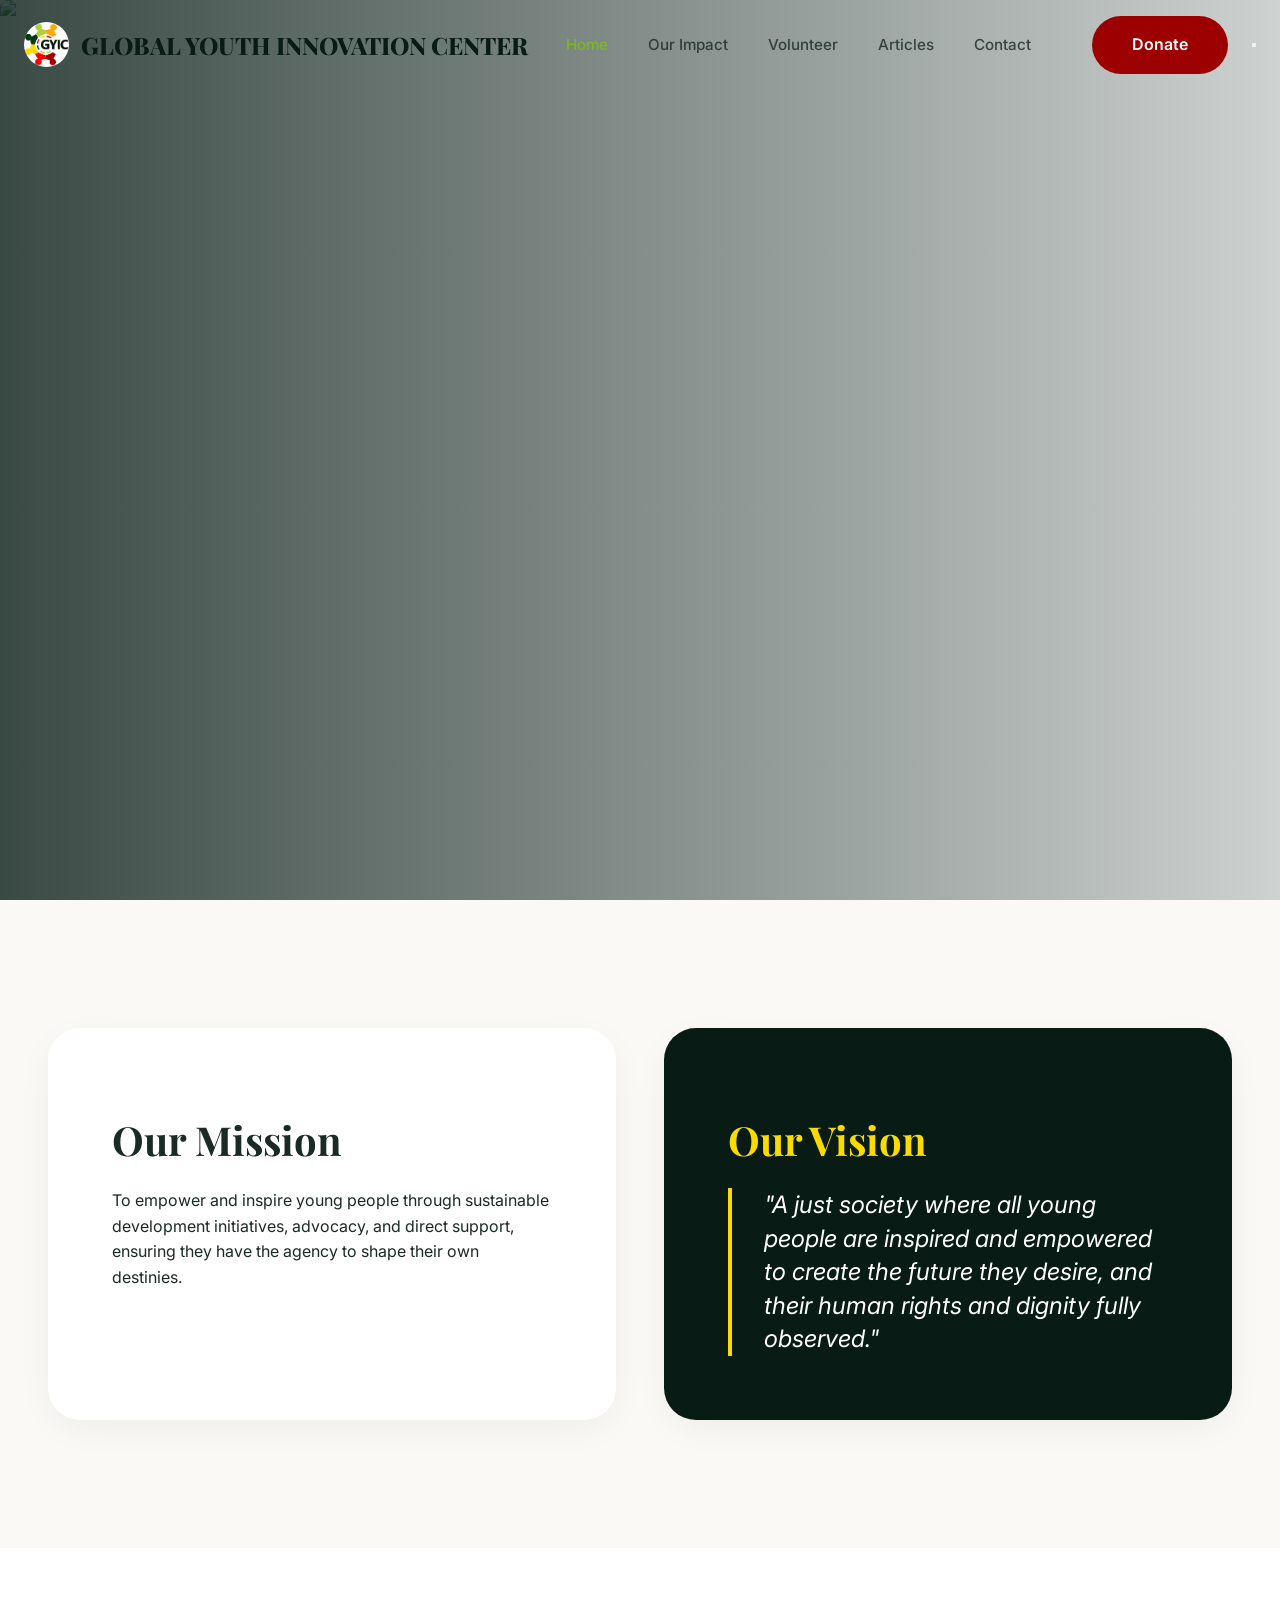
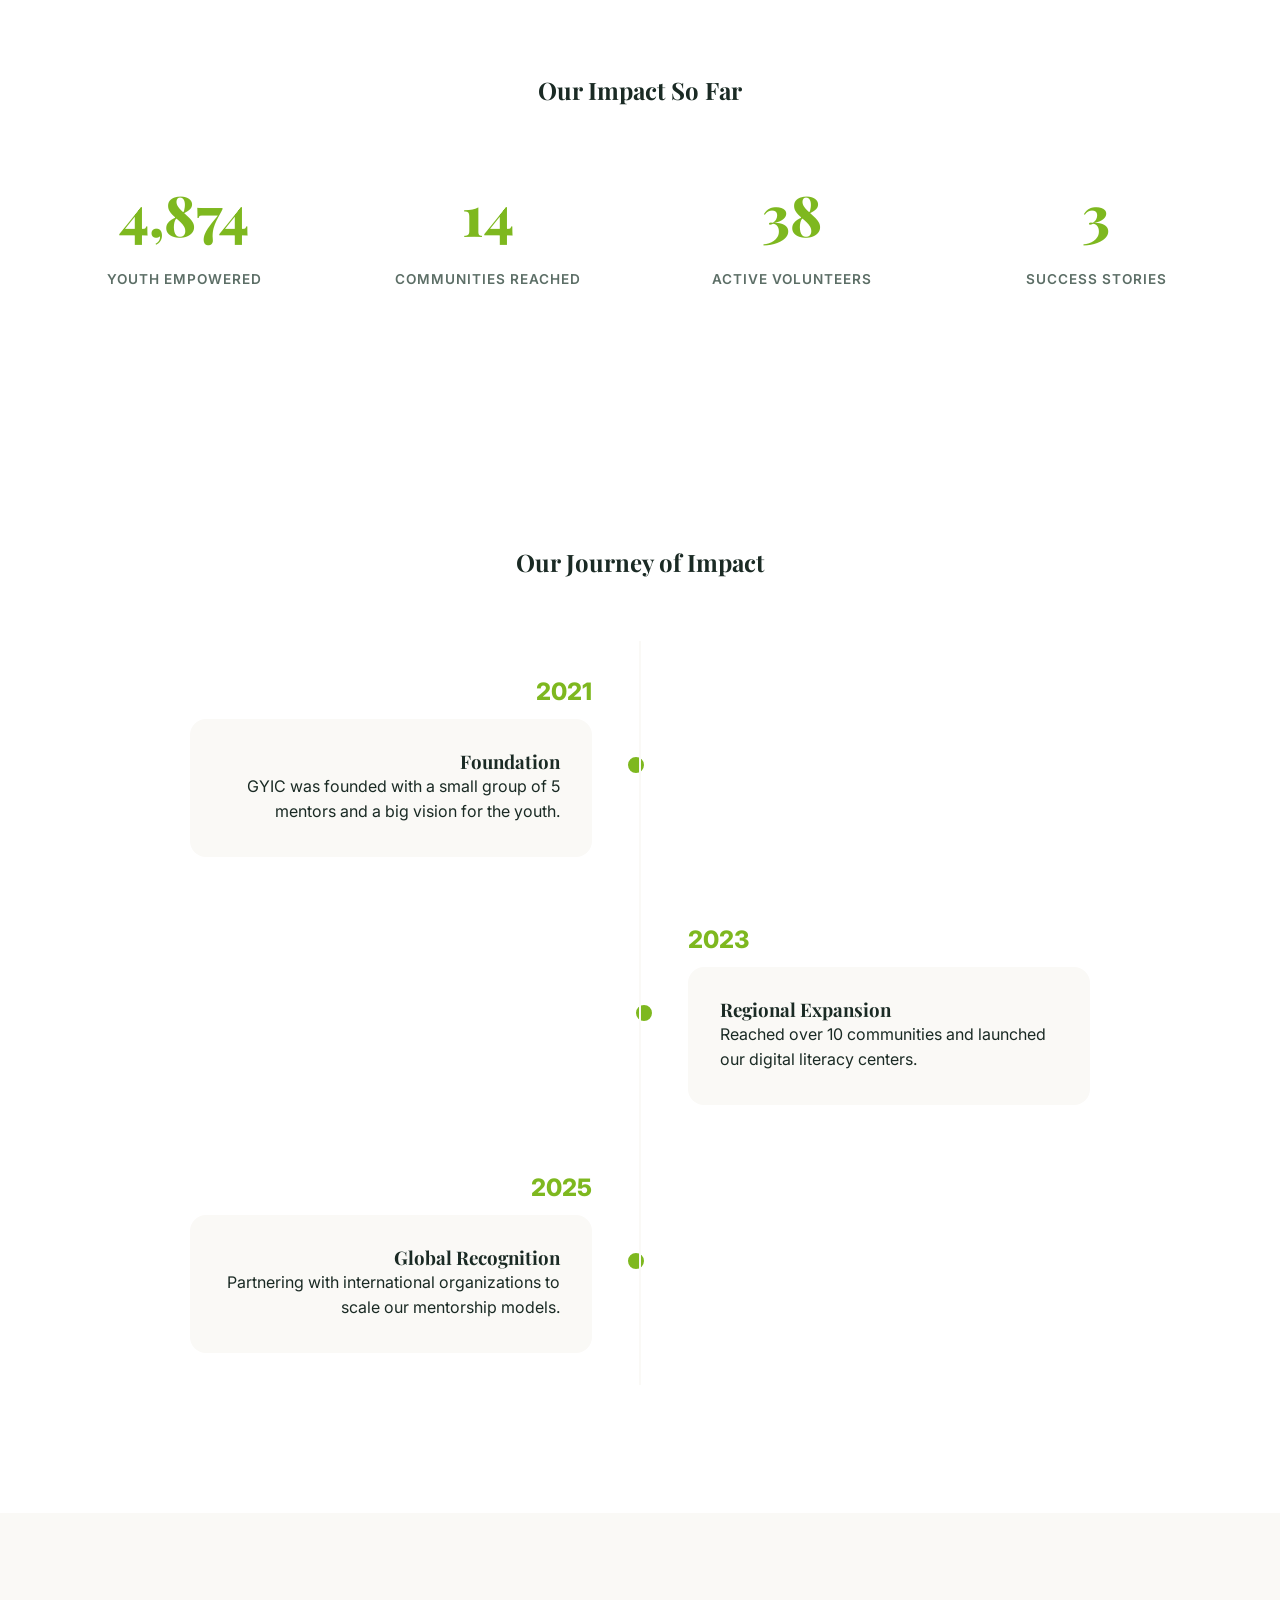
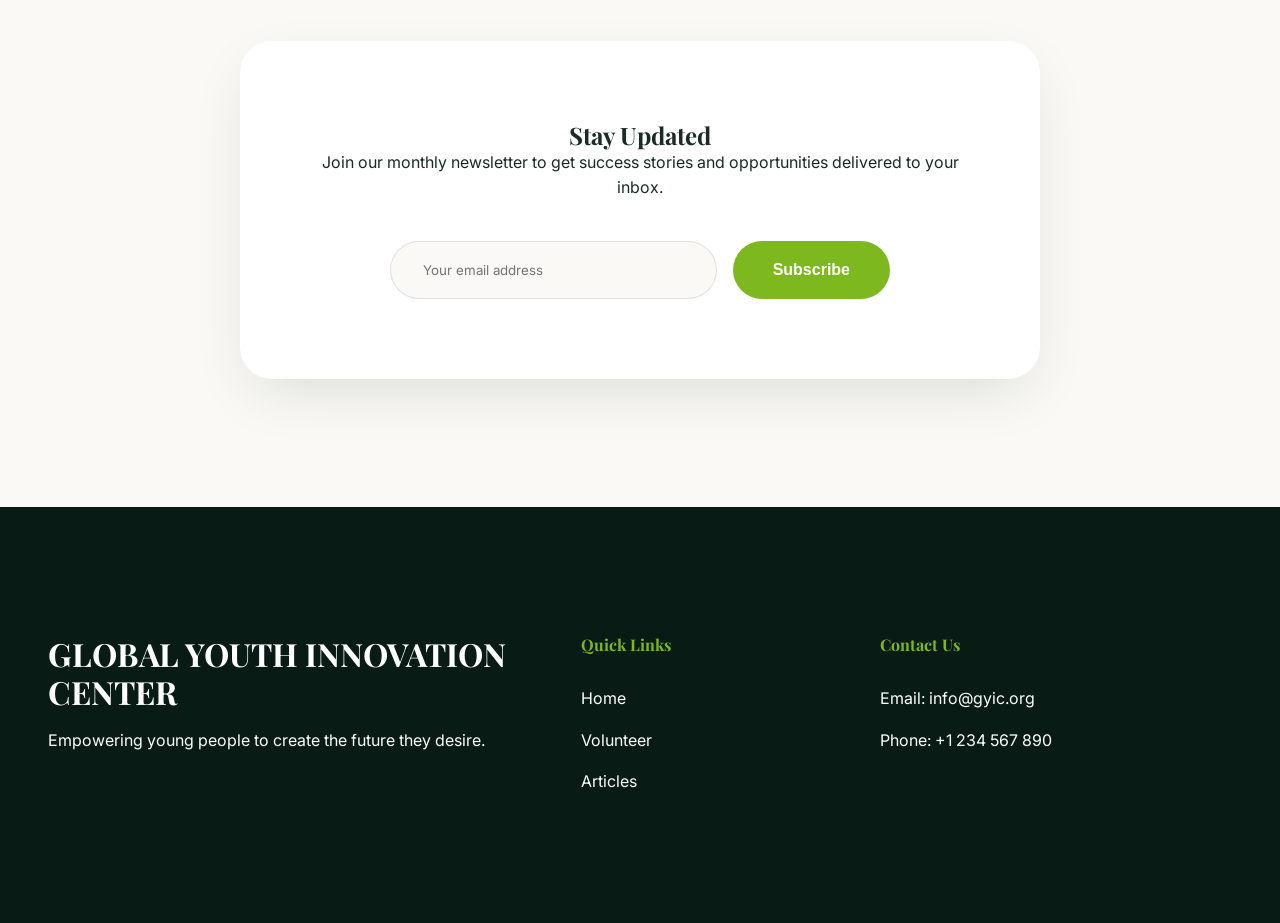
==== commit cd489f31: "Add files via upload" ====
--- a/index.html
+++ b/index.html
@@ -3,469 +3,182 @@
 <head>
     <meta charset="UTF-8">
     <meta name="viewport" content="width=device-width, initial-scale=1.0">
-    <meta name="description" content="Professional satellite and installation services by Shammah Sat in Sunyani, Ghana. Fast, affordable, and reliable.">
-    <title>Shammah Sat - Reliable Satellite &amp; Installation Services</title>
-    
-    <!-- Security Meta Tags -->
-    <meta http-equiv="X-Content-Type-Options" content="nosniff">
-    <meta http-equiv="X-Frame-Options" content="DENY">
-    <meta name="referrer" content="strict-origin-when-cross-origin">
+    <meta name="description" content="GYIC - Empowering young people to create the future they desire.">
+    <title>GYIC | Empowering Youth, Observing Rights</title>
     
     <!-- Google Fonts -->
     <link rel="preconnect" href="https://fonts.googleapis.com">
     <link rel="preconnect" href="https://fonts.gstatic.com" crossorigin>
-    <link href="https://fonts.googleapis.com/css2?family=Inter:wght@400;500;600&family=Outfit:wght@500;600;700&display=swap" rel="stylesheet">
+    <link href="https://fonts.googleapis.com/css2?family=Inter:wght@400;500;600;700&family=Playfair+Display:wght@700;800&display=swap" rel="stylesheet">
     
     <!-- Phosphor Icons -->
     <script src="https://unpkg.com/@phosphor-icons/web"></script>
     
-    <!-- CSS Link -->
     <link rel="stylesheet" href="style.css">
 </head>
 <body>
 
-    <!-- Sticky Navigation -->
-    <header id="header">
-        <div class="nav-container">
-            <a href="#" class="logo">
-                Shammah Sat
+    <!-- Navigation -->
+    <nav class="navbar">
+        <div class="container nav-container">
+            <a href="index.html" class="logo-wrapper">
+                <img src="GYIC.jpg" alt="GYIC Logo" class="nav-logo">
+                <span class="logo-text">GLOBAL YOUTH INNOVATION CENTER</span>
             </a>
-            <nav class="nav-links">
-                <a href="#services">Services</a>
-                <a href="#pricing">Pricing</a>
-                <a href="#reviews">Reviews</a>
+            
+            <div class="nav-links">
+                <a href="index.html" class="active">Home</a>
+                <a href="#impact">Our Impact</a>
+                <a href="volunteer.html">Volunteer</a>
+                <a href="blog.html">Articles</a>
                 <a href="#contact">Contact</a>
-            </nav>
+            </div>
+            
             <div class="nav-actions">
-                <a href="tel:0549133216" class="btn btn-outline"><i class="ph ph-phone"></i> Call Now</a>
-                <button class="mobile-menu-btn" aria-label="Toggle Menu">
-                    <i class="ph ph-list"></i>
+                <button id="theme-toggle" class="theme-btn" aria-label="Toggle Dark Mode">
+                    <i class="ph ph-moon"></i>
                 </button>
+                <a href="#donate" class="btn btn-accent btn-sm">Donate</a>
+                <button class="mobile-menu-btn"><i class="ph ph-list"></i></button>
             </div>
         </div>
-        <!-- Mobile Nav Menu -->
-        <div class="mobile-menu">
-            <a href="#services">Services</a>
-            <a href="#pricing">Pricing</a>
-            <a href="#reviews">Reviews</a>
-            <a href="#contact">Contact</a>
-            <a href="tel:0549133216" class="btn btn-primary" style="display:inline-block; margin-top:1rem;"><i class="ph ph-phone"></i> Call Now</a>
+    </nav>
+
+    <!-- Hero Section -->
+    <header class="hero">
+        <div class="hero-slider">
+            <div class="slide active">
+                <div class="slide-overlay"></div>
+                <img src="https://images.unsplash.com/photo-1523240795612-9a054b0db644?auto=format&fit=crop&q=80&w=1920" alt="Youth Empowerment" class="slide-img">
+                <div class="container hero-container">
+                    <div class="hero-content">
+                        <span class="badge">Youth Empowerment</span>
+                        <h1>Inspiring the Leaders of Tomorrow</h1>
+                        <p>We provide the tools, mentorship, and platform for young people to build a just and equitable future.</p>
+                        <div class="hero-btns">
+                            <a href="volunteer.html" class="btn btn-primary">Join as Volunteer</a>
+                            <a href="#impact" class="btn btn-secondary">Learn Our Story</a>
+                        </div>
+                    </div>
+                </div>
+            </div>
         </div>
     </header>
 
-    <!-- Hero Section -->
-    <section class="hero" id="home">
-        <div class="hero-overlay"></div>
-        <div class="container hero-container">
-            <div class="hero-content">
-                <h1>Reliable Satellite &amp; Installation Services by Shammah Sat</h1>
-                <p>Professional technical solutions for homes and businesses in Sunyani and beyond. Skilled. Fast. Professional.</p>
-                <div class="hero-buttons">
-                    <a href="#booking" class="btn btn-primary btn-large">Book Appointment</a>
-                    <a href="tel:0549133216" class="btn btn-secondary btn-large"><i class="ph ph-phone"></i> Call Now</a>
+    <!-- Mission & Vision Section -->
+    <section class="mission-vision section-padding bg-alt">
+        <div class="container">
+            <div class="mv-grid">
+                <div class="mv-card mission reveal">
+                    <div class="mv-icon"><i class="ph ph-target"></i></div>
+                    <h2>Our Mission</h2>
+                    <p>To empower and inspire young people through sustainable development initiatives, advocacy, and direct support, ensuring they have the agency to shape their own destinies.</p>
+                </div>
+                
+                <div class="mv-card vision reveal highlight">
+                    <div class="mv-icon"><i class="ph ph-eye"></i></div>
+                    <h2 style="color: var(--clr-accent-yellow);">Our Vision</h2>
+                    <p class="vision-statement" style="border-left-color: var(--clr-accent-yellow);">"A just society where all young people are inspired and empowered to create the future they desire, and their human rights and dignity fully observed."</p>
                 </div>
             </div>
         </div>
     </section>
 
-    <!-- Services Section -->
-    <section class="services section-padding" id="services">
+    <!-- Impact Stats -->
+    <section class="impact-stats section-padding" id="impact">
         <div class="container">
-            <h2 class="section-title">Our Services</h2>
-            <p class="section-subtitle">We provide top-notch installation services for all your needs.</p>
-            
-            <div class="services-grid">
-                <!-- Satellite & TV -->
-                <div class="service-card image-card">
-                    <div class="service-image">
-                        <img src="satellite.jpg" alt="Satellite & TV Installation">
-                    </div>
-                    <div class="service-content">
-                        <div class="icon-wrapper"><i class="ph ph-monitor"></i></div>
-                        <h3>Satellite & TV Setup</h3>
-                        <p>Crystal clear reception setup and dish alignment for all your entertainment needs.</p>
-                    </div>
+            <h2 class="section-title text-center reveal">Our Impact So Far</h2>
+            <div class="stats-grid">
+                <div class="stat-item reveal">
+                    <span class="stat-number" data-target="15000">0</span>
+                    <span class="stat-label">Youth Empowered</span>
                 </div>
-
-                <!-- Starlink -->
-                <div class="service-card image-card">
-                    <div class="service-image">
-                        <img src="starlink.jpg" alt="Starlink Installation">
-                    </div>
-                    <div class="service-content">
-                        <div class="icon-wrapper"><i class="ph ph-wifi-high"></i></div>
-                        <h3>Starlink Installation</h3>
-                        <p>High-speed, low-latency internet dish setup for homes and businesses.</p>
-                    </div>
+                <div class="stat-item reveal">
+                    <span class="stat-number" data-target="45">0</span>
+                    <span class="stat-label">Communities Reached</span>
                 </div>
-
-                <!-- CCTV -->
-                <div class="service-card image-card">
-                    <div class="service-image">
-                        <img src="cctv.jpg" alt="CCTV Camera Installation">
-                    </div>
-                    <div class="service-content">
-                        <div class="icon-wrapper"><i class="ph ph-security-camera"></i></div>
-                        <h3>CCTV Camera Setup</h3>
-                        <p>Secure your property with professional surveillance camera placement and wiring.</p>
-                    </div>
+                <div class="stat-item reveal">
+                    <span class="stat-number" data-target="120">0</span>
+                    <span class="stat-label">Active Volunteers</span>
                 </div>
-
-                <!-- Air Condition -->
-                <div class="service-card image-card">
-                    <div class="service-image">
-                        <img src="ac.jpg" alt="Air Condition Installation">
-                    </div>
-                    <div class="service-content">
-                        <div class="icon-wrapper"><i class="ph ph-wind"></i></div>
-                        <h3>AC Installation</h3>
-                        <p>Expert AC mounting, wiring, and maintenance for maximum cooling efficiency.</p>
-                    </div>
+                <div class="stat-item reveal">
+                    <span class="stat-number" data-target="12">0</span>
+                    <span class="stat-label">Success Stories</span>
                 </div>
-            </div>
-            <div class="center-btn">
-                <a href="#booking" class="btn btn-primary">Book Appointment</a>
             </div>
         </div>
     </section>
 
-    <!-- Pricing Section -->
-    <section class="pricing section-padding" id="pricing">
+    <!-- The GYIC Quality: Interactive Timeline -->
+    <section class="timeline section-padding">
         <div class="container">
-            <h2 class="section-title">Transparent Pricing</h2>
-            <p class="section-subtitle">Affordable rates for premium installations.</p>
-            
-            <div class="pricing-grid">
-                <!-- Satellite Pricing -->
-                <div class="pricing-card">
-                    <div class="pricing-header">
-                        <h3>Satellite Installation</h3>
-                        <i class="ph ph-monitor"></i>
+            <h2 class="section-title text-center reveal">Our Journey of Impact</h2>
+            <div class="timeline-container mt-5">
+                <div class="timeline-item reveal">
+                    <div class="time">2021</div>
+                    <div class="content">
+                        <h3>Foundation</h3>
+                        <p>GYIC was founded with a small group of 5 mentors and a big vision for the youth.</p>
                     </div>
-                    <ul class="pricing-list">
-                        <li>
-                            <span>Multi TV / DStv / Others</span>
-                            <span class="price">150 GHS</span>
-                        </li>
-                    </ul>
                 </div>
-
-                <!-- Starlink Pricing -->
-                <div class="pricing-card featured">
-                    <div class="pricing-header">
-                        <h3>Starlink Installation</h3>
-                        <i class="ph ph-wifi-high"></i>
+                <div class="timeline-item reveal">
+                    <div class="time">2023</div>
+                    <div class="content">
+                        <h3>Regional Expansion</h3>
+                        <p>Reached over 10 communities and launched our digital literacy centers.</p>
                     </div>
-                    <ul class="pricing-list">
-                        <li>
-                            <span>Without mounting bar</span>
-                            <span class="price">300 GHS</span>
-                        </li>
-                        <li>
-                            <span>Customized Mounting Bar</span>
-                            <span class="price">550 GHS</span>
-                        </li>
-                    </ul>
                 </div>
-
-                <!-- AC Pricing -->
-                <div class="pricing-card">
-                    <div class="pricing-header">
-                        <h3>Air Condition</h3>
-                        <i class="ph ph-wind"></i>
-                    </div>
-                    <ul class="pricing-list">
-                        <li>
-                            <span>1.5 HP Installation</span>
-                            <span class="price">350 GHS</span>
-                        </li>
-                        <li>
-                            <span>2.5 HP Installation</span>
-                            <span class="price">550 GHS</span>
-                        </li>
-                    </ul>
-                </div>
-
-                <!-- CCTV Pricing -->
-                <div class="pricing-card full-width">
-                    <div class="pricing-header">
-                        <h3>CCTV Installation</h3>
-                        <i class="ph ph-security-camera"></i>
-                    </div>
-                    <div class="cctv-grid">
-                        <div class="cctv-item">
-                            <span>4 Channels</span>
-                            <span class="price">400 GHS</span>
-                        </div>
-                        <div class="cctv-item">
-                            <span>8 Channels</span>
-                            <span class="price">700 GHS</span>
-                        </div>
-                        <div class="cctv-item">
-                            <span>12 Channels</span>
-                            <span class="price">1050 GHS</span>
-                        </div>
-                        <div class="cctv-item">
-                            <span>16 Channels</span>
-                            <span class="price">1400 GHS</span>
-                        </div>
+                <div class="timeline-item reveal">
+                    <div class="time">2025</div>
+                    <div class="content">
+                        <h3>Global Recognition</h3>
+                        <p>Partnering with international organizations to scale our mentorship models.</p>
                     </div>
                 </div>
             </div>
         </div>
     </section>
 
-    <!-- Before & After Section -->
-    <section class="quality section-padding" id="quality">
-        <div class="container">
-            <h2 class="section-title">The Shammah Sat Quality</h2>
-            <p class="section-subtitle">We pride ourselves on neat, professional installations that last.</p>
-            
-            <div class="comparison-grid">
-                <div class="comparison-item">
-                    <div class="comparison-image">
-                        <img src="before_cables.jpg" alt="Messy Installation" loading="lazy">
-                        <span class="badge badge-error">The Problem</span>
-                    </div>
-                    <p>Messy, tangled cables are a safety hazard and look unprofessional.</p>
-                </div>
-                <div class="comparison-item">
-                    <div class="comparison-image">
-                        <img src="after_cables.jpg" alt="Professional Installation" loading="lazy">
-                        <span class="badge badge-success">Our Solution</span>
-                    </div>
-                    <p>We ensure every wire is perfectly managed, labeled, and neatly routed.</p>
-                </div>
-            </div>
-        </div>
-    </section>
-
-    <!-- Why Choose Us -->
-    <section class="features section-padding">
-        <div class="container">
-            <h2 class="section-title">Why Choose Shammah Sat</h2>
-            <div class="features-flex">
-                <div class="feature-item">
-                    <div class="feature-icon"><i class="ph ph-rocket-launch"></i></div>
-                    <h4>Fast Response</h4>
-                </div>
-                <div class="feature-item">
-                    <div class="feature-icon"><i class="ph ph-wallet"></i></div>
-                    <h4>Affordable Pricing</h4>
-                </div>
-                <div class="feature-item">
-                    <div class="feature-icon"><i class="ph ph-medal"></i></div>
-                    <h4>Professional Work</h4>
-                </div>
-                <div class="feature-item">
-                    <div class="feature-icon"><i class="ph ph-map-pin"></i></div>
-                    <h4>Available Anywhere</h4>
-                </div>
-            </div>
-        </div>
-    </section>
-
-    <!-- Reviews Section -->
-    <section class="reviews section-padding" id="reviews">
-        <div class="reviews-bg"></div>
-        <div class="container relative-z">
-            <h2 class="section-title">What My Clients Say</h2>
-            <p class="section-subtitle">Read what our happy customers have experienced.</p>
-            
-            <div class="carousel-container">
-                <div class="carousel-track" id="carouselTrack">
-                    <!-- Review 1 -->
-                    <div class="review-card">
-                        <div class="stars">
-                            <i class="ph-fill ph-star"></i><i class="ph-fill ph-star"></i><i class="ph-fill ph-star"></i><i class="ph-fill ph-star"></i><i class="ph-fill ph-star"></i>
-                        </div>
-                        <p class="review-text">"Very fast and clean installation. Highly recommend!"</p>
-                        <h4 class="client-name">- Kwame O.</h4>
-                    </div>
-                    <!-- Review 2 -->
-                    <div class="review-card">
-                        <div class="stars">
-                            <i class="ph-fill ph-star"></i><i class="ph-fill ph-star"></i><i class="ph-fill ph-star"></i><i class="ph-fill ph-star"></i><i class="ph-fill ph-star"></i>
-                        </div>
-                        <p class="review-text">"Professional and affordable service. The CCTV setup is perfect."</p>
-                        <h4 class="client-name">- Afia M.</h4>
-                    </div>
-                    <!-- Review 3 -->
-                    <div class="review-card">
-                        <div class="stars">
-                            <i class="ph-fill ph-star"></i><i class="ph-fill ph-star"></i><i class="ph-fill ph-star"></i><i class="ph-fill ph-star"></i><i class="ph-fill ph-star"></i>
-                        </div>
-                        <p class="review-text">"Excellent Starlink installation. Great communication throughout."</p>
-                        <h4 class="client-name">- David T.</h4>
-                    </div>
-                </div>
-                <div class="carousel-nav">
-                    <button id="prevBtn" aria-label="Previous Review"><i class="ph ph-caret-left"></i></button>
-                    <div class="carousel-dots" id="carouselDots"></div>
-                    <button id="nextBtn" aria-label="Next Review"><i class="ph ph-caret-right"></i></button>
-                </div>
-            </div>
-
-            <div class="leave-review">
-                <h3>Have we worked together?</h3>
-                <button class="btn btn-outline" id="openReviewForm">Leave a Review</button>
-                
-                <!-- Review Form -->
-                <div class="review-form-container hidden" id="reviewFormContainer">
-                    <form id="reviewForm" class="review-form">
-                        <input type="hidden" id="reviewRating" value="0">
-                        <div class="form-group">
-                            <label for="reviewName">Your Name</label>
-                            <input type="text" id="reviewName" placeholder="Full Name" required maxlength="50" autocomplete="name">
-                        </div>
-                        <div class="form-group">
-                            <label for="reviewText">Your Experience</label>
-                            <textarea id="reviewText" rows="4" placeholder="How was our service?" required maxlength="500"></textarea>
-                        </div>
-                        <div class="rating-input">
-                            <i class="ph ph-star star-btn" data-val="1" role="button" aria-label="1 Star"></i>
-                            <i class="ph ph-star star-btn" data-val="2" role="button" aria-label="2 Stars"></i>
-                            <i class="ph ph-star star-btn" data-val="3" role="button" aria-label="3 Stars"></i>
-                            <i class="ph ph-star star-btn" data-val="4" role="button" aria-label="4 Stars"></i>
-                            <i class="ph ph-star star-btn" data-val="5" role="button" aria-label="5 Stars"></i>
-                        </div>
-                        <button type="submit" class="btn btn-primary w-100">Submit Review</button>
-                    </form>
-                </div>
-            </div>
-        </div>
-    </section>
-
-    <!-- Booking Section -->
-    <section class="booking section-padding" id="booking">
-        <div class="container">
-            <div class="booking-grid">
-                <div class="booking-info-card">
-                    <img src="https://images.unsplash.com/photo-1581092160562-40aa08e78837?auto=format&fit=crop&q=80&w=800" alt="" class="booking-img" loading="lazy">
-                    <div class="booking-text-overlay">
-                        <h2>Ready to get started?</h2>
-                        <p>Join hundreds of satisfied clients who trust Shammah Sat for their technical needs.</p>
-                        <div class="booking-benefits">
-                            <div class="benefit-item">
-                                <i class="ph ph-check-circle"></i>
-                                <span>Premium Quality Equipment</span>
-                            </div>
-                            <div class="benefit-item">
-                                <i class="ph ph-shield-check"></i>
-                                <span>Certified Installation Experts</span>
-                            </div>
-                            <div class="benefit-item">
-                                <i class="ph ph-clock"></i>
-                                <span>Fast &amp; Reliable Support</span>
-                            </div>
-                        </div>
-                    </div>
-                </div>
-                <div class="booking-form-wrapper">
-                    <form id="bookingForm">
-                        <div class="form-group">
-                            <label for="name">Full Name</label>
-                            <input type="text" id="name" placeholder="Enter your name" required maxlength="100" autocomplete="name">
-                        </div>
-                        <div class="form-group">
-                            <label for="phone">Phone Number</label>
-                            <input type="tel" id="phone" placeholder="e.g. 0549133216" required pattern="[0-9]{10,}" title="Please enter a valid phone number" autocomplete="tel">
-                        </div>
-                        <div class="form-group">
-                            <label for="service">Select Service</label>
-                            <select id="service" required>
-                                <option value="" disabled selected>Choose a service</option>
-                                <option value="multi-tv">Multi TV Installation</option>
-                                <option value="dstv">DStv Installation</option>
-                                <option value="cctv">CCTV Camera Installation</option>
-                                <option value="ac">Air Condition Installation</option>
-                                <option value="starlink">Starlink Installation</option>
-                            </select>
-                        </div>
-                        <div class="form-group">
-                            <label for="bookLocation">Location</label>
-                            <input type="text" id="bookLocation" required placeholder="E.g., Sunyani">
-                        </div>
-                        <div class="form-group">
-                            <label for="bookDate">Preferred Date</label>
-                            <input type="date" id="bookDate" required>
-                        </div>
-                        <div class="form-group">
-                            <label for="bookMessage">Message (Optional)</label>
-                            <textarea id="bookMessage" rows="3" placeholder="Any extra details?"></textarea>
-                        </div>
-                        <button type="submit" class="btn btn-primary btn-large w-100">Book Now</button>
-                    </form>
-                </div>
-            </div>
-        </div>
-    </section>
-
-    <!-- Contact Section -->
-    <section class="contact section-padding" id="contact">
-        <div class="container">
-            <h2 class="section-title">Get In Touch</h2>
-            <p class="section-subtitle">We are available to travel anywhere to serve you.</p>
-            
-            <div class="contact-grid">
-                <a href="tel:0549133216" class="contact-card">
-                    <div class="contact-icon"><i class="ph ph-phone-call"></i></div>
-                    <h3>Call Us</h3>
-                    <p>0549133216</p>
-                </a>
-                <a href="mailto:manuelshammah1718@gmail.com" class="contact-card">
-                    <div class="contact-icon"><i class="ph ph-envelope-simple"></i></div>
-                    <h3>Email Us</h3>
-                    <p>manuelshammah1718@gmail.com</p>
-                </a>
-                <div class="contact-card">
-                    <div class="contact-icon"><i class="ph ph-map-pin"></i></div>
-                    <h3>Location</h3>
-                    <p>Sunyani, Ghana</p>
-                </div>
+    <!-- Newsletter Section -->
+    <section class="newsletter section-padding bg-alt">
+        <div class="container text-center">
+            <div class="newsletter-card reveal">
+                <h2>Stay Updated</h2>
+                <p>Join our monthly newsletter to get success stories and opportunities delivered to your inbox.</p>
+                <form class="newsletter-form">
+                    <input type="email" placeholder="Your email address" required>
+                    <button type="submit" class="btn btn-primary">Subscribe</button>
+                </form>
             </div>
         </div>
     </section>
 
     <!-- Footer -->
-    <footer>
-        <div class="container footer-content">
+    <footer class="footer section-padding">
+        <div class="container footer-grid">
             <div class="footer-brand">
-                <a href="#" class="logo">
-                    Shammah Sat
-                </a>
-                <p>Professional installations you can trust.</p>
+                <h3>GLOBAL YOUTH INNOVATION CENTER</h3>
+                <p>Empowering young people to create the future they desire.</p>
+                <div class="social-links">
+                    <a href="#"><i class="ph ph-facebook-logo"></i></a>
+                    <a href="#"><i class="ph ph-instagram-logo"></i></a>
+                    <a href="#"><i class="ph ph-twitter-logo"></i></a>
+                </div>
             </div>
-            <div class="footer-links">
+            <div class="footer-nav">
                 <h4>Quick Links</h4>
-                <a href="#home">Home</a>
-                <a href="#services">Services</a>
-                <a href="#pricing">Pricing</a>
-                <a href="#contact">Contact</a>
+                <a href="index.html">Home</a>
+                <a href="volunteer.html">Volunteer</a>
+                <a href="blog.html">Articles</a>
             </div>
             <div class="footer-contact">
-                <h4>Contact Info</h4>
-                <p><i class="ph ph-phone"></i> 0549133216</p>
-                <p><i class="ph ph-envelope"></i> manuelshammah1718@gmail.com</p>
-                <p><i class="ph ph-map-pin"></i> Sunyani, Ghana</p>
+                <h4>Contact Us</h4>
+                <p>Email: info@gyic.org</p>
+                <p>Phone: +1 234 567 890</p>
             </div>
-        </div>
-        <div class="footer-bottom">
-            <p>&copy; <span id="year"></span> Shammah Sat. All rights reserved.</p>
         </div>
     </footer>
 
-    <!-- Floating Action Buttons -->
-    <div class="floating-actions">
-        <a href="https://wa.me/233549133216" class="fab whatsapp" aria-label="WhatsApp" target="_blank" rel="noopener noreferrer">
-            <i class="ph-fill ph-whatsapp-logo"></i>
-        </a>
-        <a href="tel:0549133216" class="fab phone" aria-label="Call Now">
-            <i class="ph-fill ph-phone-call"></i>
-        </a>
-    </div>
-
-    <!-- Script Link -->
     <script src="script.js"></script>
 </body>
 </html>
--- a/style.css
+++ b/style.css
@@ -1,43 +1,57 @@
 /* =========================================
-   CSS Variables & Global Reset
+   GYIC Design System & Global Reset
 ========================================= */
+
 :root {
-    /* Color Palette (Professional Navy & Gold) */
-    --clr-bg-main: #f6fcfe; /* Glacial Whisper - Light Blue-White */
-    --clr-bg-alt: #f0f9ff; /* Slightly darker shade for contrast */
-    --clr-text-main: #0f172a; /* Slate 900 - Almost Black */
-    --clr-text-muted: #64748b; /* Slate 500 */
+    /* Exact Brand Colors from GYIC Logo */
+    --clr-primary: #7eb81f;    /* Vibrant Logo Green */
+    --clr-primary-dark: #081c15; 
+    --clr-accent-red: #9c0000;  /* Logo Red */
+    --clr-accent-yellow: #f9db00; /* Logo Yellow */
+    --clr-accent-orange: #f39200; /* Logo Orange */
     
-    --clr-primary: #1e3a8a; /* Deep Navy Blue */
-    --clr-primary-hover: #1e40af; /* Lighter Navy */
-    --clr-secondary: #f59e0b; /* Golden Amber (Action CTA) */
-    --clr-secondary-hover: #d97706; /* Darker Gold */
-    --clr-accent: #10b981; /* Trust/Success Green */
+    /* UI Neutrals */
+    --clr-bg-main: #ffffff;
+    --clr-bg-alt: #faf9f6;     /* Warm Cream */
+    --clr-text-main: #1a2a24;
+    --clr-text-muted: #5c6e66;
+    --clr-white: #ffffff;
     
-    --clr-border: #e2e8f0; /* Slate 200 */
-
+    /* Functional Colors */
+    --clr-success: #10b981;
+    --clr-error: #ef4444;
+    
     /* Typography */
-    --font-main: 'Inter', sans-serif;
-    --font-heading: 'Outfit', sans-serif;
+    --font-heading: 'Playfair Display', serif;
+    --font-body: 'Inter', system-ui, -apple-system, sans-serif;
     
-    /* Spacing & Layout */
-    --section-padding: 6rem 1.5rem; /* Increased for breathing room */
-    --max-width: 1200px;
-    --border-radius-sm: 6px;
-    --border-radius-md: 12px;
-    --border-radius-lg: 20px;
+    /* Layout Tokens */
+    --section-padding: 8rem 1.5rem;
+    --max-width: 1300px;
+    --br-sm: 8px;
+    --br-md: 16px;
+    --br-lg: 32px; /* Large rounded corners for premium feel */
     
-    /* Shadows (Modern, Soft) */
-    --shadow-sm: 0 1px 2px 0 rgba(0, 0, 0, 0.05);
-    --shadow-md: 0 4px 6px -1px rgba(0, 0, 0, 0.1), 0 2px 4px -1px rgba(0, 0, 0, 0.06);
-    --shadow-lg: 0 10px 15px -3px rgba(0, 0, 0, 0.1), 0 4px 6px -2px rgba(0, 0, 0, 0.05);
+    /* Shadows & Effects */
+    --shadow-soft: 0 10px 40px -10px rgba(8, 28, 21, 0.08);
+    --shadow-hover: 0 20px 60px -15px rgba(8, 28, 21, 0.15);
+    --glass: rgba(255, 255, 255, 0.8);
     
     /* Transitions */
-    --trans-fast: 0.15s ease-in-out;
-    --trans-normal: 0.25s ease-in-out;
-}
-
-/* Removed @font-face */
+    --trans-fast: 0.2s ease-out;
+    --trans-normal: 0.4s cubic-bezier(0.16, 1, 0.3, 1); /* Elegant smooth ease */
+}
+
+/* Dark Mode Variables */
+[data-theme="dark"] {
+    --clr-bg-main: #081c15;
+    --clr-bg-alt: #0a251c;
+    --clr-text-main: #e8eee4;
+    --clr-text-muted: #aab5ae;
+    --clr-white: #ffffff;
+    --shadow-soft: 0 10px 40px -10px rgba(0, 0, 0, 0.4);
+    --glass: rgba(8, 28, 21, 0.8);
+}
 
 * {
     margin: 0;
@@ -47,1096 +61,994 @@
 
 html {
     scroll-behavior: smooth;
+    font-size: 16px;
 }
 
 body {
-    font-family: var(--font-main);
+    font-family: var(--font-body);
     background-color: var(--clr-bg-main);
     color: var(--clr-text-main);
     line-height: 1.6;
-    font-size: 1rem;
     overflow-x: hidden;
-}
-
-h1, h2, h3, h4, h5, h6 {
+    transition: background-color var(--trans-normal), color var(--trans-normal);
+}
+
+h1, h2, h3, h4 {
     font-family: var(--font-heading);
-    font-weight: 600;
-    color: var(--clr-primary);
-}
-
-img {
-    max-width: 100%;
-    height: auto;
-    display: block;
+    font-weight: 700;
+    line-height: 1.2;
 }
 
 a {
     text-decoration: none;
     color: inherit;
+    transition: var(--trans-fast);
 }
 
 ul {
     list-style: none;
 }
 
+img {
+    max-width: 100%;
+    display: block;
+    border-radius: var(--br-sm);
+}
+
+/* Utility Classes */
 .container {
     max-width: var(--max-width);
     margin: 0 auto;
-    padding: 0;
+    padding: 0 1.5rem;
 }
 
 .section-padding {
     padding: var(--section-padding);
 }
 
-.section-title {
-    font-size: 2.5rem;
-    font-weight: 700;
-    text-align: center;
-    margin-bottom: 0.5rem;
-    color: var(--clr-text-main);
-}
-
-.section-subtitle {
-    text-align: center;
-    color: var(--clr-text-muted);
-    font-size: 1.1rem;
-    margin-bottom: 3rem;
-}
-
-/* =========================================
-   Buttons
-========================================= */
+.text-center { text-align: center; }
+
 .btn {
     display: inline-flex;
     align-items: center;
-    justify-content: center;
-    gap: 0.5rem;
-    padding: 0.75rem 1.5rem;
-    border-radius: var(--border-radius-sm);
+    gap: 0.75rem;
+    padding: 1rem 2.5rem;
+    border-radius: 100px;
     font-weight: 600;
+    cursor: pointer;
+    border: none;
+    transition: var(--trans-normal);
     font-size: 1rem;
-    cursor: pointer;
-    transition: all var(--trans-fast);
-    border: none;
-    outline: none;
-}
-
-.btn-large {
-    padding: 1rem 2rem;
-    font-size: 1.1rem;
 }
 
 .btn-primary {
-    background-color: var(--clr-secondary);
-    color: #ffffff;
-    box-shadow: var(--shadow-sm);
+    background-color: var(--clr-primary);
+    color: var(--clr-white);
+}
+
+.btn-accent {
+    background-color: var(--clr-accent-red);
+    color: var(--clr-white);
 }
 
 .btn-primary:hover {
-    background-color: var(--clr-secondary-hover);
-    transform: translateY(-2px);
-    box-shadow: var(--shadow-md);
+    transform: translateY(-3px);
+    box-shadow: 0 10px 20px -5px var(--clr-primary);
+}
+
+.btn-accent:hover {
+    transform: translateY(-3px);
+    box-shadow: 0 10px 20px -5px var(--clr-accent-red);
 }
 
 .btn-secondary {
-    background-color: #ffffff;
-    color: var(--clr-primary);
-    border: 1px solid var(--clr-border);
-    box-shadow: var(--shadow-sm);
-}
-
-.btn-secondary:hover {
-    border-color: var(--clr-primary);
     background-color: var(--clr-bg-alt);
-    transform: translateY(-2px);
-}
-
-.btn-outline {
-    background: transparent;
-    color: var(--clr-primary);
-    border: 2px solid var(--clr-primary);
-}
-
-.btn-outline:hover {
-    background: var(--clr-primary);
-    color: var(--clr-bg-main);
-}
-
-.w-100 {
-    width: 100%;
-}
-
-.center-btn {
-    display: flex;
-    justify-content: center;
-    margin-top: 3rem;
+    color: var(--clr-primary-dark);
+    border: 1px solid var(--clr-primary);
+}
+
+/* Animations */
+.reveal {
+    opacity: 0;
+    transform: translateY(30px);
+    transition: all 0.8s cubic-bezier(0.16, 1, 0.3, 1);
+}
+
+.reveal.active {
+    opacity: 1;
+    transform: translateY(0);
+}
+
+/* Components */
+.card {
+    background: var(--clr-bg-main);
+    border-radius: var(--br-md);
+    padding: 2rem;
+    box-shadow: var(--shadow-soft);
+    transition: var(--trans-normal);
+}
+
+.card:hover {
+    transform: translateY(-10px);
+    box-shadow: var(--shadow-hover);
 }
 
 /* =========================================
-   Header & Navigation
+   Navigation
 ========================================= */
-header {
+.navbar {
     position: fixed;
     top: 0;
     left: 0;
     width: 100%;
     z-index: 1000;
-    background: rgba(255, 255, 255, 0.95);
-    backdrop-filter: blur(8px);
-    transition: all var(--trans-normal);
-    border-bottom: 1px solid var(--clr-border);
-}
-
-header.scrolled {
-    box-shadow: var(--shadow-sm);
-    border-bottom: 1px solid var(--clr-border);
+    padding: 1rem 0;
+    background: transparent;
+    transition: var(--trans-normal);
+}
+
+.navbar.scrolled {
+    background: var(--glass);
+    backdrop-filter: blur(10px);
+    padding: 0.75rem 0;
+    box-shadow: var(--shadow-soft);
+    border-bottom: 1px solid rgba(255, 255, 255, 0.1);
 }
 
 .nav-container {
-    max-width: var(--max-width);
-    margin: 0 auto;
-    padding: 1rem 1.5rem;
     display: flex;
     align-items: center;
     justify-content: space-between;
 }
 
-.custom-logo {
-    display: flex;
-    align-items: center;
-    gap: 0.5rem;
-    color: var(--clr-primary);
-    text-decoration: none;
-}
-
-.custom-logo i {
-    font-size: 2.8rem;
-    font-weight: 300;
+.logo-wrapper {
+    display: flex;
+    align-items: center;
+    gap: 0.75rem;
+}
+
+.nav-logo {
+    height: 45px;
+    width: 45px;
+    object-fit: contain;
+    border-radius: 50%;
 }
 
 .logo-text {
-    display: flex;
-    flex-direction: column;
-    font-weight: 700;
-    line-height: 0.9;
-    letter-spacing: -0.5px;
-}
-
-.text-top {
+    font-family: var(--font-heading);
     font-size: 1.5rem;
-}
-
-.text-bottom {
-    font-size: 1.5rem;
-    display: flex;
-    align-items: center;
-}
-
-.logo-line {
-    display: inline-block;
-    height: 4px;
-    background-color: var(--clr-primary);
-    width: 60px;
-    margin-left: 2px;
+    font-weight: 800;
+    color: var(--clr-primary-dark);
 }
 
 .nav-links {
     display: flex;
-    gap: 2rem;
+    gap: 2.5rem;
 }
 
 .nav-links a {
     font-weight: 500;
-    transition: color var(--trans-fast);
-}
-
-.nav-links a:hover {
+    font-size: 0.95rem;
+    color: var(--clr-text-main);
+    opacity: 0.8;
+}
+
+.nav-links a:hover, .nav-links a.active {
     color: var(--clr-primary);
-}
-
-.mobile-menu-btn {
-    display: none;
+    opacity: 1;
+}
+
+.nav-actions {
+    display: flex;
+    align-items: center;
+    gap: 1.5rem;
+}
+
+.theme-btn {
     background: none;
     border: none;
-    font-size: 1.8rem;
+    font-size: 1.5rem;
+    cursor: pointer;
     color: var(--clr-text-main);
-    cursor: pointer;
-}
-
-.mobile-menu {
-    display: none;
-    position: absolute;
-    top: 100%;
-    left: 0;
-    width: 100%;
-    background: var(--clr-bg-alt);
-    flex-direction: column;
-    padding: 1rem 1.5rem 2rem;
-    box-shadow: var(--shadow-md);
-    border-top: 1px solid var(--clr-border);
-}
-
-.mobile-menu.active {
-    display: flex;
-}
-
-.mobile-menu a {
-    padding: 1rem 0;
-    border-bottom: 1px solid var(--clr-border);
-    font-weight: 500;
-    font-size: 1.1rem;
 }
 
 /* =========================================
    Hero Section
 ========================================= */
 .hero {
-    min-height: 80vh;
-    display: flex;
-    align-items: center;
+    height: 100vh;
     position: relative;
-    background-image: url('hero_bg.jpg');
-    background-size: cover;
-    background-position: center;
-    background-attachment: fixed;
-}
-
-.hero-overlay {
+    overflow: hidden;
+    color: var(--clr-white);
+}
+
+.slide {
     position: absolute;
     top: 0;
     left: 0;
     width: 100%;
     height: 100%;
-    background: linear-gradient(rgba(30, 58, 138, 0.8), rgba(15, 23, 42, 0.9));
-    z-index: 1;
-}
-
-.hero-container {
-    position: relative;
-    z-index: 2;
-}
-
-.hero-content {
-    max-width: 800px;
-}
-
-.hero h1 {
-    font-size: clamp(2.5rem, 6vw, 4.5rem);
-    line-height: 1.1;
-    margin-bottom: 1.5rem;
-    color: #ffffff;
-    font-weight: 800;
-}
-
-.hero p {
-    font-size: 1.25rem;
-    color: rgba(255, 255, 255, 0.9);
-    margin-bottom: 2rem;
-    max-width: 600px;
-}
-
-.hero-buttons {
-    display: flex;
-    gap: 1rem;
-    flex-wrap: wrap;
-}
-
-.hero-image {
-    flex: 1;
-    display: flex;
-    justify-content: center;
-    align-items: center;
-    position: relative;
-    min-height: 400px;
-}
-
-/* Removed abstract glass orbs */
-
-/* =========================================
-   Services Section
-========================================= */
-.services {
-    background-color: var(--clr-bg-alt);
-}
-
-.services-grid {
-    display: grid;
-    grid-template-columns: repeat(2, 1fr); /* 2 per row as requested */
-    gap: 2rem;
-}
-
-@media (max-width: 992px) {
-    .services-grid {
-        grid-template-columns: 1fr; /* 1 per row on tablet/mobile for better UX */
-    }
-}
-
-.service-card {
-    background: var(--clr-bg-main);
-    border-radius: var(--border-radius-md);
-    text-align: center;
-    transition: var(--trans-normal);
-    border: 1px solid var(--clr-border);
-    box-shadow: var(--shadow-sm);
-}
-
-.service-card:hover {
-    transform: translateY(-5px);
-    box-shadow: var(--shadow-md);
-}
-
-.service-card.image-card {
-    padding: 0;
-    overflow: hidden;
-    display: flex;
-    flex-direction: column;
-}
-
-.service-image {
-    width: 100%;
-    height: 240px;
-    overflow: hidden;
-    background: var(--clr-border);
-}
-
-.service-image img {
+    display: none;
+}
+
+.slide.active {
+    display: block;
+}
+
+.slide-img {
     width: 100%;
     height: 100%;
     object-fit: cover;
-    transition: transform var(--trans-normal);
-}
-
-.service-card.image-card:hover .service-image img {
-    transform: scale(1.05);
-}
-
-.service-content {
-    padding: 2rem;
-    flex: 1;
-    display: flex;
-    flex-direction: column;
-    align-items: center;
-}
-
-.icon-wrapper {
-    width: 64px;
-    height: 64px;
-    background: var(--clr-bg-alt);
-    color: var(--clr-primary);
-    border-radius: 50%;
-    display: flex;
-    align-items: center;
-    justify-content: center;
-    font-size: 2rem;
-    margin: -4rem auto 1.5rem; /* Pulls icon up into the image area slightly */
-    position: relative;
-    z-index: 2;
-    transition: var(--trans-normal);
-    box-shadow: var(--shadow-sm);
-    border: 4px solid var(--clr-bg-main);
-}
-
-.service-card:hover .icon-wrapper {
-    background: var(--clr-primary);
-    color: var(--clr-bg-main);
-}
-
-.service-card h3 {
-    margin-bottom: 0.5rem;
-    font-size: 1.25rem;
-}
-
-.service-card p {
-    color: var(--clr-text-muted);
-}
-
-/* =========================================
-   Pricing Section
-========================================= */
-.pricing-grid {
-    display: grid;
-    grid-template-columns: repeat(auto-fit, minmax(300px, 1fr));
-    gap: 2rem;
-}
-
-.pricing-card {
-    background: var(--clr-bg-alt);
-    border-radius: var(--border-radius-md);
-    padding: 2rem;
-    box-shadow: var(--shadow-sm);
-    border: 1px solid var(--clr-border);
-    transition: var(--trans-normal);
-}
-
-.pricing-card:hover {
-    transform: translateY(-5px);
-    box-shadow: var(--shadow-md);
-}
-
-.pricing-card.featured {
-    background: #ffffff;
-    color: var(--clr-text-main);
-    border: 2px solid var(--clr-secondary);
-    position: relative;
-    box-shadow: var(--shadow-md);
-}
-
-.pricing-card.featured .pricing-header i {
-    color: var(--clr-secondary);
-    background: rgba(245, 158, 11, 0.1);
-}
-
-.pricing-card.featured .price {
-    color: var(--clr-secondary);
-}
-
-.pricing-card.full-width {
-    grid-column: 1 / -1;
-}
-
-.pricing-header {
-    display: flex;
-    justify-content: space-between;
-    align-items: center;
-    margin-bottom: 1.5rem;
-    padding-bottom: 1rem;
-    border-bottom: 1px solid var(--clr-border);
-}
-
-.pricing-card.featured .pricing-header {
-    border-bottom-color: var(--clr-border);
-}
-
-.pricing-header h3 {
-    font-size: 1.5rem;
-}
-
-.pricing-header i {
-    width: 48px;
-    height: 48px;
-    display: flex;
-    align-items: center;
-    justify-content: center;
-    font-size: 1.5rem;
-    color: var(--clr-primary);
-    background: var(--clr-secondary);
-    border-radius: 50%;
-}
-
-.pricing-list li {
-    display: flex;
-    justify-content: space-between;
-    align-items: center;
-    padding: 0.75rem 0;
-    font-weight: 500;
-}
-
-.price {
-    font-weight: 700;
-    color: var(--clr-primary);
-    font-size: 1.2rem;
-}
-
-.cctv-grid {
-    display: grid;
-    grid-template-columns: repeat(auto-fit, minmax(200px, 1fr));
-    gap: 1rem;
-}
-
-.cctv-item {
-    display: flex;
-    justify-content: space-between;
-    align-items: center;
-    background: var(--clr-bg-main);
-    padding: 1rem;
-    border-radius: var(--border-radius-sm);
-    font-weight: 500;
-}
-
-/* =========================================
-   Features (Why Choose Us)
-========================================= */
-.features {
-    background: var(--clr-bg-main);
-    color: var(--clr-text-main);
-}
-
-.features .section-title {
-    color: var(--clr-primary);
-    margin-bottom: 3rem;
-}
-
-.features-flex {
-    display: flex;
-    justify-content: center;
-    flex-wrap: wrap;
-    gap: 3rem;
-    text-align: center;
-}
-
-.feature-item {
-    display: flex;
-    flex-direction: column;
-    align-items: center;
-    gap: 1rem;
-    min-width: 150px;
-}
-
-.feature-icon {
-    font-size: 3rem;
-    color: var(--clr-primary);
-}
-
-.feature-item h4 {
-    font-size: 1.1rem;
-    font-weight: 500;
-}
-
-/* =========================================
-   Reviews Section
-========================================= */
-.reviews {
-    position: relative;
-    overflow: hidden;
-}
-
-.reviews-bg {
+}
+
+.slide-overlay {
     position: absolute;
     top: 0;
     left: 0;
     width: 100%;
     height: 100%;
-    background-image: url('testimonial_bg.jpg');
-    background-size: cover;
-    background-position: center;
-    filter: blur(5px);
-    opacity: 0.15;
-}
-
-.relative-z {
+    background: linear-gradient(to right, rgba(8, 28, 21, 0.8), rgba(8, 28, 21, 0.2));
+}
+
+.hero-container {
+    height: 100%;
+    display: flex;
+    align-items: center;
     position: relative;
-    z-index: 2;
-}
-
-/* Quality Section / Comparison */
-.comparison-grid {
+    z-index: 5;
+}
+
+.hero-content {
+    max-width: 700px;
+}
+
+.badge {
+    display: inline-block;
+    padding: 0.5rem 1.25rem;
+    background: var(--clr-accent-yellow);
+    color: var(--clr-primary-dark);
+    border-radius: 100px;
+    font-size: 0.85rem;
+    font-weight: 700;
+    margin-bottom: 1.5rem;
+    text-transform: uppercase;
+    letter-spacing: 1px;
+}
+
+.hero h1 {
+    font-size: clamp(3rem, 8vw, 5rem);
+    line-height: 1.1;
+    margin-bottom: 1.5rem;
+}
+
+.hero p {
+    font-size: 1.25rem;
+    margin-bottom: 2.5rem;
+    opacity: 0.9;
+    max-width: 550px;
+}
+
+.hero-btns {
+    display: flex;
+    gap: 1rem;
+}
+
+/* =========================================
+   Mission & Vision
+========================================= */
+.bg-alt {
+    background-color: var(--clr-bg-alt);
+}
+
+.mv-grid {
+    display: grid;
+    grid-template-columns: repeat(2, 1fr);
+    gap: 3rem;
+}
+
+.mv-card {
+    background: var(--clr-bg-main);
+    padding: 4rem;
+    border-radius: var(--br-lg);
+    box-shadow: var(--shadow-soft);
+    position: relative;
+    overflow: hidden;
+}
+
+.mv-card.highlight {
+    background: var(--clr-primary-dark);
+    color: var(--clr-white);
+}
+
+.mv-card h2 {
+    font-size: 2.5rem;
+    margin-bottom: 1.5rem;
+}
+
+.mv-icon {
+    font-size: 3rem;
+    color: var(--clr-accent-red);
+    margin-bottom: 1.5rem;
+}
+
+.vision .mv-icon {
+    color: var(--clr-accent-yellow);
+}
+
+.vision-statement {
+    font-size: 1.5rem;
+    font-style: italic;
+    line-height: 1.4;
+    border-left: 4px solid var(--clr-primary);
+    padding-left: 2rem;
+}
+
+/* =========================================
+   Impact Stats
+========================================= */
+.stats-grid {
+    display: grid;
+    grid-template-columns: repeat(4, 1fr);
+    gap: 2rem;
+    margin-top: 4rem;
+}
+
+.stat-item {
+    text-align: center;
+}
+
+.stat-number {
+    display: block;
+    font-size: 3.5rem;
+    font-weight: 800;
+    font-family: var(--font-heading);
+    color: var(--clr-primary);
+    margin-bottom: 0.5rem;
+}
+
+.stat-label {
+    font-weight: 600;
+    text-transform: uppercase;
+    letter-spacing: 1px;
+    font-size: 0.85rem;
+    color: var(--clr-text-muted);
+}
+
+/* =========================================
+   Volunteer & Form Styles
+========================================= */
+.page-header {
+    background: var(--clr-bg-alt);
+    padding-top: 12rem;
+    padding-bottom: 6rem;
+}
+
+.opp-grid {
+    display: grid;
+    grid-template-columns: repeat(auto-fill, minmax(350px, 1fr));
+    gap: 2.5rem;
+}
+
+.opp-card {
+    background: var(--clr-bg-main);
+    border-radius: var(--br-md);
+    overflow: hidden;
+    box-shadow: var(--shadow-soft);
+    transition: var(--trans-normal);
+}
+
+.opp-card:hover {
+    transform: translateY(-10px);
+    box-shadow: var(--shadow-hover);
+}
+
+.opp-img-wrapper {
+    position: relative;
+    height: 220px;
+}
+
+.opp-img-wrapper img {
+    width: 100%;
+    height: 100%;
+    object-fit: cover;
+    border-radius: 0;
+}
+
+.opp-tag {
+    position: absolute;
+    top: 1rem;
+    right: 1rem;
+    background: var(--clr-white);
+    color: var(--clr-primary-dark);
+    padding: 0.25rem 0.75rem;
+    border-radius: 50px;
+    font-size: 0.75rem;
+    font-weight: 700;
+}
+
+.opp-body {
+    padding: 2rem;
+}
+
+.opp-body h3 {
+    margin-bottom: 1rem;
+    font-size: 1.5rem;
+}
+
+.opp-meta {
+    display: flex;
+    flex-direction: column;
+    gap: 0.5rem;
+    margin-bottom: 2rem;
+    font-size: 0.9rem;
+    color: var(--clr-text-muted);
+}
+
+.opp-meta span {
+    display: flex;
+    align-items: center;
+    gap: 0.5rem;
+}
+
+.btn-full {
+    width: 100%;
+    justify-content: center;
+}
+
+/* Form Styles */
+.signup-flex {
+    display: grid;
+    grid-template-columns: 1fr 1.2fr;
+    gap: 5rem;
+    align-items: center;
+}
+
+.benefit-list {
+    margin-top: 2rem;
+    display: flex;
+    flex-direction: column;
+    gap: 1rem;
+}
+
+.benefit-list li {
+    display: flex;
+    align-items: center;
+    gap: 1rem;
+    font-weight: 500;
+}
+
+.benefit-list i {
+    color: var(--clr-primary);
+    font-size: 1.5rem;
+}
+
+.signup-form-card {
+    background: var(--clr-bg-alt);
+    padding: 3rem;
+    border-radius: var(--br-lg);
+    box-shadow: var(--shadow-soft);
+}
+
+.form-group {
+    margin-bottom: 1.5rem;
+}
+
+.form-row {
     display: grid;
     grid-template-columns: 1fr 1fr;
-    gap: 3rem;
-    margin-top: 2rem;
-}
-
-.comparison-item {
-    background: #fff;
-    padding: 1.5rem;
-    border-radius: var(--border-radius-md);
-    box-shadow: var(--shadow-md);
-    text-align: center;
-}
-
-.comparison-image {
+    gap: 1.5rem;
+}
+
+label {
+    display: block;
+    margin-bottom: 0.5rem;
+    font-weight: 600;
+    font-size: 0.9rem;
+}
+
+input[type="text"],
+input[type="email"],
+textarea {
+    width: 100%;
+    padding: 1rem;
+    border-radius: var(--br-sm);
+    border: 1px solid rgba(0,0,0,0.1);
+    background: var(--clr-bg-main);
+    font-family: inherit;
+    transition: var(--trans-fast);
+}
+
+input:focus, textarea:focus {
+    outline: none;
+    border-color: var(--clr-primary);
+    box-shadow: 0 0 0 4px rgba(126, 184, 31, 0.1);
+}
+
+.checkbox-grid {
+    display: grid;
+    grid-template-columns: 1fr 1fr;
+    gap: 1rem;
+    margin-top: 1rem;
+}
+
+.checkbox-item {
+    display: flex;
+    align-items: center;
+    gap: 0.5rem;
+    cursor: pointer;
+    font-weight: 400;
+}
+
+/* Footer Styles */
+.footer {
+    background: var(--clr-primary-dark);
+    color: var(--clr-white);
+}
+
+.footer-grid {
+    display: grid;
+    grid-template-columns: 2fr 1fr 1.5fr;
+    gap: 4rem;
+}
+
+.footer-brand h3 {
+    font-size: 2rem;
+    margin-bottom: 1rem;
+}
+
+.footer-nav, .footer-contact {
+    display: flex;
+    flex-direction: column;
+    gap: 1rem;
+}
+
+.footer h4 {
+    margin-bottom: 1rem;
+    color: var(--clr-primary);
+}
+
+.social-links {
+    display: flex;
+    gap: 1.5rem;
+    margin-top: 1.5rem;
+}
+
+.social-links i {
+    font-size: 1.5rem;
+    opacity: 0.8;
+}
+
+/* =========================================
+   Blog & Article Styles
+========================================= */
+.control-flex {
+    display: flex;
+    justify-content: space-between;
+    align-items: center;
+    gap: 2rem;
+    padding: 1.5rem 0;
+}
+
+.search-box {
     position: relative;
-    width: 100%;
-    height: 300px;
-    border-radius: var(--border-radius-sm);
+    flex: 1;
+    max-width: 400px;
+}
+
+.search-box i {
+    position: absolute;
+    left: 1rem;
+    top: 50%;
+    transform: translateY(-50%);
+    color: var(--clr-text-muted);
+}
+
+.search-box input {
+    width: 100%;
+    padding: 0.75rem 1rem 0.75rem 3rem;
+    border-radius: 100px;
+    border: 1px solid rgba(0,0,0,0.1);
+    background: var(--clr-bg-alt);
+}
+
+.categories {
+    display: flex;
+    gap: 1rem;
+    overflow-x: auto;
+    padding-bottom: 0.5rem;
+}
+
+.cat-btn {
+    padding: 0.5rem 1.25rem;
+    border-radius: 100px;
+    border: 1px solid rgba(0,0,0,0.05);
+    background: var(--clr-bg-alt);
+    font-size: 0.85rem;
+    font-weight: 600;
+    cursor: pointer;
+    white-space: nowrap;
+    transition: var(--trans-fast);
+}
+
+.cat-btn.active, .cat-btn:hover {
+    background: var(--clr-primary);
+    color: var(--clr-white);
+}
+
+/* Featured Article */
+.featured-article {
+    display: grid;
+    grid-template-columns: 1.2fr 1fr;
+    background: var(--clr-bg-alt);
+    border-radius: var(--br-lg);
     overflow: hidden;
-    margin-bottom: 1.5rem;
-}
-
-.comparison-image img {
+    margin-bottom: 4rem;
+}
+
+.featured-img img {
     width: 100%;
     height: 100%;
     object-fit: cover;
-}
-
-.badge {
-    position: absolute;
-    top: 1rem;
-    left: 1rem;
-    padding: 0.5rem 1rem;
-    border-radius: 20px;
-    color: #fff;
-    font-size: 0.85rem;
+    border-radius: 0;
+}
+
+.featured-content {
+    padding: 4rem;
+    display: flex;
+    flex-direction: column;
+    justify-content: center;
+}
+
+.cat-tag {
+    color: var(--clr-primary);
     font-weight: 700;
     text-transform: uppercase;
-}
-
-.badge-error { background: #ef4444; }
-.badge-success { background: var(--clr-accent); }
-
-.comparison-item p {
+    font-size: 0.8rem;
+    letter-spacing: 1px;
+    margin-bottom: 1rem;
+    display: block;
+}
+
+.featured-content h2 {
+    font-size: 3rem;
+    margin-bottom: 1.5rem;
+}
+
+.article-meta {
+    display: flex;
+    gap: 2rem;
+    margin: 1.5rem 0 2.5rem;
+    font-size: 0.9rem;
     color: var(--clr-text-muted);
-    font-size: 1rem;
-}
-
-@media (max-width: 768px) {
-    .comparison-grid { grid-template-columns: 1fr; gap: 2rem; }
-}
-
-.carousel-container {
-    position: relative;
-    max-width: 800px;
-    margin: 0 auto;
+}
+
+.article-meta span {
+    display: flex;
+    align-items: center;
+    gap: 0.5rem;
+}
+
+/* Blog Grid */
+.blog-grid {
+    display: grid;
+    grid-template-columns: repeat(3, 1fr);
+    gap: 2.5rem;
+}
+
+.article-card {
+    background: var(--clr-bg-main);
+    border-radius: var(--br-md);
     overflow: hidden;
-    padding: 1rem 0;
-}
-
-.carousel-track {
-    display: flex;
-    transition: transform 0.5s ease-in-out;
-}
-
-.review-card {
-    min-width: 100%;
+    transition: var(--trans-normal);
+}
+
+.article-card:hover {
+    transform: translateY(-5px);
+}
+
+.article-img {
+    height: 240px;
+}
+
+.article-img img {
+    width: 100%;
+    height: 100%;
+    object-fit: cover;
+    border-radius: 0;
+}
+
+.article-body {
     padding: 2rem;
-    background: var(--clr-bg-main);
-    border-radius: var(--border-radius-md);
-    text-align: center;
-    box-sizing: border-box;
-}
-
-.stars {
-    color: #ffc107;
+}
+
+.article-body h3 {
     font-size: 1.5rem;
     margin-bottom: 1rem;
-    display: flex;
-    justify-content: center;
-    gap: 0.25rem;
-}
-
-.review-text {
-    font-size: 1.2rem;
-    font-style: italic;
-    margin-bottom: 1.5rem;
-    color: var(--clr-text-main);
-}
-
-.client-name {
+    line-height: 1.3;
+}
+
+.read-more {
+    display: inline-flex;
+    align-items: center;
+    gap: 0.5rem;
+    color: var(--clr-primary);
     font-weight: 700;
-    color: var(--clr-primary);
-}
-
-.carousel-nav {
-    display: flex;
-    justify-content: center;
-    align-items: center;
-    gap: 1rem;
-    margin-top: 2rem;
-}
-
-.carousel-nav button {
-    background: transparent;
-    border: 1px solid var(--clr-border);
-    width: 40px;
-    height: 40px;
-    border-radius: 50%;
-    display: flex;
-    align-items: center;
-    justify-content: center;
-    cursor: pointer;
-    transition: var(--trans-fast);
-    font-size: 1.2rem;
-}
-
-.carousel-nav button:hover {
-    background: var(--clr-primary);
-    color: #fff;
-    border-color: var(--clr-primary);
-}
-
-.carousel-dots {
-    display: flex;
-    gap: 0.5rem;
-}
-
-.dot {
-    width: 10px;
-    height: 10px;
-    border-radius: 50%;
-    background: var(--clr-border);
-    cursor: pointer;
-    transition: var(--trans-fast);
-}
-
-.dot.active {
-    background: var(--clr-primary);
-    width: 20px;
-    border-radius: 10px;
-}
-
-.leave-review {
-    max-width: 600px;
-    margin: 4rem auto 0;
-    text-align: center;
-    background: var(--clr-bg-main);
-    padding: 2rem;
-    border-radius: var(--border-radius-md);
-    box-shadow: var(--shadow-sm);
-    border: 1px solid var(--clr-border);
-}
-
-.leave-review h3 {
-    margin-bottom: 1rem;
-}
-
-.review-form-container {
-    margin-top: 2rem;
-    text-align: left;
-    transition: all 0.3s;
-}
-
-.review-form-container.hidden {
-    display: none;
-}
-
-/* =========================================
-   Forms (Booking & Reviews)
-========================================= */
-.booking {
-    background: var(--clr-bg-main);
-}
-
-.booking-grid {
-    display: grid;
-    grid-template-columns: 1fr 1fr;
-    gap: 3rem;
-    align-items: center;
-}
-
-.booking-info h2 {
-    font-size: 2.5rem;
-    margin-bottom: 1rem;
-}
-
-.booking-info p {
-    margin-bottom: 2rem;
-    color: var(--clr-text-muted);
-}
-
-.booking-info-card {
-    position: relative;
-    height: 100%;
-    border-radius: var(--border-radius-md);
-    overflow: hidden;
-    min-height: 400px;
-}
-
-.booking-img {
-    width: 100%;
-    height: 100%;
-    object-fit: cover;
-}
-
-.booking-text-overlay {
-    position: absolute;
-    top: 0;
-    left: 0;
-    width: 100%;
-    height: 100%;
-    padding: 3rem 2rem;
-    background: linear-gradient(rgba(30, 58, 138, 0.4), rgba(15, 23, 42, 0.9));
-    color: #fff;
-    display: flex;
-    flex-direction: column;
-    justify-content: flex-end;
-    z-index: 2;
-}
-
-.booking-text-overlay h2 {
-    color: #ffffff;
-    margin-bottom: 0.5rem;
-    font-weight: 700;
-}
-
-.booking-text-overlay p {
-    color: rgba(255, 255, 255, 0.9);
-}
-
-.booking-benefits {
-    margin-top: 2rem;
-    display: flex;
-    flex-direction: column;
-    gap: 0.75rem;
-}
-
-.benefit-item {
-    display: flex;
-    align-items: center;
-    gap: 1rem;
-    font-size: 1rem;
-    background: rgba(255, 255, 255, 0.1);
-    padding: 0.6rem 1rem;
-    border-radius: var(--border-radius-sm);
-    backdrop-filter: blur(5px);
-    border: 1px solid rgba(255, 255, 255, 0.1);
-}
-
-.benefit-item i {
-    font-size: 1.25rem;
-    color: #ffffff;
-}
-
-form {
-    display: flex;
-    flex-direction: column;
-    gap: 1.5rem;
-}
-
-.form-group {
-    display: flex;
-    flex-direction: column;
-    gap: 0.5rem;
-}
-
-label {
-    font-weight: 600;
-    font-size: 0.95rem;
-}
-
-input, select, textarea {
-    width: 100%;
-    padding: 0.8rem 1rem;
-    border: 1px solid var(--clr-border);
-    border-radius: var(--border-radius-sm);
-    font-family: inherit;
-    font-size: 1rem;
-    transition: border-color var(--trans-fast);
-    background: var(--clr-bg-main);
-    color: var(--clr-text-main);
-}
-
-input:focus, select:focus, textarea:focus {
-    outline: none;
-    border-color: var(--clr-primary);
-    background: var(--clr-bg-main);
-}
-
-.rating-input {
-    display: flex;
-    gap: 0.5rem;
-    font-size: 1.8rem;
-    color: var(--clr-border);
-    cursor: pointer;
-}
-
-.rating-input .star-btn.active,
-.rating-input .star-btn:hover,
-.rating-input .star-btn:hover ~ .star-btn {
-    /* CSS trick doesn't perfectly work backward easily without reversing DOM, JS handles this */
-}
-
-/* =========================================
-   Contact Section
-========================================= */
-.contact {
-    background: var(--clr-bg-alt);
-}
-
-.contact-grid {
-    display: grid;
-    grid-template-columns: repeat(auto-fit, minmax(250px, 1fr));
-    gap: 2rem;
-}
-
-.contact-card {
-    background: var(--clr-bg-main);
-    padding: 2.5rem 2rem;
-    text-align: center;
-    border-radius: var(--border-radius-md);
-    transition: var(--trans-normal);
-    border: 1px solid transparent;
-}
-
-.contact-card:hover {
-    background: var(--clr-bg-main);
-    box-shadow: var(--shadow-md);
-    border-color: var(--clr-border);
-    transform: translateY(-5px);
-}
-
-.contact-icon {
-    width: 60px;
-    height: 60px;
-    background: rgba(127, 1, 31, 0.1);
-    color: var(--clr-primary);
-    border-radius: 50%;
-    display: flex;
-    align-items: center;
-    justify-content: center;
-    font-size: 2rem;
-    margin: 0 auto 1rem;
-}
-
-.contact-card h3 {
-    margin-bottom: 0.5rem;
-}
-
-.contact-card p {
-    color: var(--clr-text-muted);
-    font-weight: 500;
-}
-
-/* =========================================
-   Footer
-========================================= */
-footer {
-    background: var(--clr-text-main);
-    color: #fff;
-    padding: 4rem 1.5rem 1rem;
-}
-
-.footer-content {
-    display: grid;
-    grid-template-columns: 2fr 1fr 1fr;
-    gap: 3rem;
-    margin-bottom: 3rem;
-}
-
-.footer-brand .logo {
-    color: #fff;
-    margin-bottom: 1rem;
-    display: inline-flex;
-}
-
-.footer-brand p {
-    color: var(--clr-text-muted);
-    max-width: 300px;
-}
-
-.footer-links, .footer-contact {
-    display: flex;
-    flex-direction: column;
-    gap: 1rem;
-}
-
-.footer-links h4, .footer-contact h4 {
-    font-size: 1.2rem;
-    margin-bottom: 0.5rem;
-}
-
-.footer-links a, .footer-contact p {
-    color: var(--clr-text-muted);
-    transition: color var(--trans-fast);
-}
-
-.footer-links a:hover {
-    color: var(--clr-primary);
-}
-
-.footer-contact p {
-    display: flex;
-    align-items: center;
-    gap: 0.5rem;
-}
-
-.footer-contact i {
-    color: var(--clr-primary);
-}
-
-.footer-bottom {
-    text-align: center;
-    padding-top: 1.5rem;
-    border-top: 1px solid var(--clr-border);
-    color: var(--clr-text-muted);
-    font-size: 0.9rem;
-}
-
-/* =========================================
-   Floating Action Buttons
-========================================= */
-.floating-actions {
-    position: fixed;
-    bottom: 2rem;
-    right: 2rem;
-    display: flex;
-    flex-direction: column;
-    gap: 1rem;
-    z-index: 999;
-}
-
-.fab {
-    width: 55px;
-    height: 55px;
-    border-radius: 50%;
-    display: flex;
-    align-items: center;
-    justify-content: center;
-    font-size: 1.8rem;
-    color: #fff;
-    box-shadow: var(--shadow-lg);
-    transition: var(--trans-fast);
-}
-
-.fab:hover {
-    transform: scale(1.1);
-}
-
-.fab.whatsapp {
-    background-color: var(--clr-accent);
-}
-
-.fab.phone {
-    background-color: var(--clr-primary);
-}
-
-/* =========================================
-   Media Queries
-========================================= */
+    margin-top: 1.5rem;
+}
+
 @media (max-width: 992px) {
-    .booking-grid {
+    .mv-grid, .featured-article, .blog-grid, .signup-flex {
         grid-template-columns: 1fr;
     }
     
-    .hero {
-        flex-direction: column;
-        text-align: center;
-        padding-top: 8rem;
+    .featured-content {
+        padding: 2.5rem;
     }
     
-    .hero-content {
-        margin-bottom: 3rem;
+    .stats-grid {
+        grid-template-columns: 1fr 1fr;
     }
+}
+
+/* =========================================
+   Single Article Styling
+========================================= */
+.container.narrow {
+    max-width: 800px;
+}
+
+.article-hero {
+    padding-top: 12rem;
+    padding-bottom: 4rem;
+    background: var(--clr-bg-alt);
+}
+
+.article-hero h1 {
+    font-size: clamp(2.5rem, 6vw, 4rem);
+    margin: 1.5rem 0;
+}
+
+.main-article-img {
+    width: 100%;
+    height: 500px;
+    object-fit: cover;
+    border-radius: var(--br-lg);
+    margin: -3rem 0 4rem;
+    box-shadow: var(--shadow-hover);
+}
+
+.rich-text {
+    font-size: 1.15rem;
+    color: var(--clr-text-main);
+}
+
+.rich-text p {
+    margin-bottom: 2rem;
+}
+
+.rich-text .lead {
+    font-size: 1.5rem;
+    font-weight: 500;
+    color: var(--clr-primary-dark);
+    line-height: 1.4;
+    margin-bottom: 3rem;
+}
+
+.rich-text h2 {
+    font-size: 2rem;
+    margin: 3rem 0 1.5rem;
+}
+
+blockquote {
+    margin: 4rem 0;
+    padding: 3rem;
+    background: var(--clr-bg-alt);
+    border-radius: var(--br-md);
+    border-left: 8px solid var(--clr-primary);
+    font-size: 1.75rem;
+    font-family: var(--font-heading);
+    font-weight: 700;
+    line-height: 1.3;
+}
+
+blockquote cite {
+    display: block;
+    font-size: 1rem;
+    font-family: var(--font-body);
+    font-style: normal;
+    font-weight: 600;
+    margin-top: 1.5rem;
+    color: var(--clr-primary);
+}
+
+.article-gallery {
+    display: grid;
+    grid-template-columns: 1fr 1fr;
+    gap: 1.5rem;
+    margin: 4rem 0;
+}
+
+.article-gallery img {
+    height: 300px;
+    width: 100%;
+    object-fit: cover;
+    border-radius: var(--br-md);
+}
+
+.video-placeholder {
+    width: 100%;
+    height: 450px;
+    background: var(--clr-primary-dark);
+    border-radius: var(--br-lg);
+    display: flex;
+    flex-direction: column;
+    align-items: center;
+    justify-content: center;
+    color: var(--clr-white);
+    gap: 1.5rem;
+    margin: 4rem 0;
+    cursor: pointer;
+    background-image: linear-gradient(rgba(8, 28, 21, 0.6), rgba(8, 28, 21, 0.6)), url('https://images.unsplash.com/photo-1521737604893-d14cc237f11d?auto=format&fit=crop&q=80&w=800');
+    background-size: cover;
+}
+
+.play-btn {
+    width: 80px;
+    height: 80px;
+    background: var(--clr-primary);
+    border-radius: 50%;
+    display: flex;
+    align-items: center;
+    justify-content: center;
+    font-size: 2rem;
+    transition: var(--trans-normal);
+}
+
+.video-placeholder:hover .play-btn {
+    transform: scale(1.1);
+    box-shadow: 0 0 40px var(--clr-primary);
+}
+
+.article-footer {
+    margin: 6rem 0;
+    padding-top: 4rem;
+    border-top: 1px solid rgba(0,0,0,0.1);
+}
+
+.share-box {
+    display: flex;
+    align-items: center;
+    gap: 2rem;
+    margin-bottom: 4rem;
+}
+
+.share-box .social-links {
+    margin: 0;
+}
+
+.share-box i {
+    color: var(--clr-primary-dark);
+}
+
+.related-grid {
+    display: grid;
+    grid-template-columns: 1fr 1fr;
+    gap: 2rem;
+    margin-top: 2rem;
+}
+
+.related-item {
+    display: flex;
+    align-items: center;
+    gap: 1.5rem;
+    padding: 1.5rem;
+    background: var(--clr-bg-alt);
+    border-radius: var(--br-md);
+}
+
+.related-item img {
+    width: 80px;
+    height: 80px;
+    object-fit: cover;
+    border-radius: var(--br-sm);
+}
+
+.related-item span {
+    font-weight: 700;
+}
+
+/* =========================================
+   Timeline Styles
+========================================= */
+.timeline-container {
+    position: relative;
+    max-width: 900px;
+    margin: 4rem auto 0;
+}
+
+.timeline-container::after {
+    content: '';
+    position: absolute;
+    width: 2px;
+    background: var(--clr-bg-alt);
+    top: 0;
+    bottom: 0;
+    left: 50%;
+    margin-left: -1px;
+}
+
+.timeline-item {
+    padding: 2rem 0;
+    position: relative;
+    width: 50%;
+}
+
+.timeline-item:nth-child(odd) { left: 0; padding-right: 3rem; text-align: right; }
+.timeline-item:nth-child(even) { left: 50%; padding-left: 3rem; }
+
+.timeline-item::after {
+    content: '';
+    position: absolute;
+    width: 16px;
+    height: 16px;
+    right: -8px;
+    background-color: var(--clr-primary);
+    border: 4px solid var(--clr-bg-main);
+    top: 50%;
+    transform: translateY(-50%);
+    border-radius: 50%;
+    z-index: 1;
+}
+
+.timeline-item:nth-child(even)::after {
+    left: -8px;
+}
+
+.timeline-item .time {
+    font-weight: 800;
+    color: var(--clr-primary);
+    font-size: 1.5rem;
+    margin-bottom: 0.5rem;
+}
+
+.timeline-item .content {
+    background: var(--clr-bg-alt);
+    padding: 2rem;
+    border-radius: var(--br-md);
+}
+
+/* Newsletter Styles */
+.newsletter-card {
+    max-width: 800px;
+    margin: 0 auto;
+    padding: 5rem;
+    background: var(--clr-white);
+    border-radius: var(--br-lg);
+    box-shadow: var(--shadow-hover);
+}
+
+.newsletter-form {
+    margin-top: 2.5rem;
+    display: flex;
+    gap: 1rem;
+    max-width: 500px;
+    margin-left: auto;
+    margin-right: auto;
+}
+
+.newsletter-form input {
+    flex: 1;
+    padding: 1.25rem 2rem;
+    border-radius: 100px;
+    border: 1px solid rgba(0,0,0,0.1);
+    background: var(--clr-bg-alt);
+}
+
+@media (max-width: 768px) {
+    .timeline-container::after { left: 2rem; }
+    .timeline-item { width: 100%; padding-left: 5rem !important; text-align: left !important; }
+    .timeline-item::after { left: 2rem !important; margin-left: -8px; }
     
-    .hero-buttons {
-        justify-content: center;
-    }
-    
-    .hero-icon {
-        font-size: 10rem;
-    }
-    
-    .footer-content {
-        grid-template-columns: 1fr;
-        gap: 2rem;
-    }
-}
-
-@media (max-width: 768px) {
-    .nav-links, .nav-actions .btn {
-        display: none;
-    }
-    
-    .mobile-menu-btn {
-        display: block;
-    }
-    
-    .hero h1 {
-        font-size: 2.5rem;
-    }
-    
-    .section-padding {
-        padding: 4rem 1.5rem;
-    }
-    
-    .floating-actions {
-        bottom: 1rem;
-        right: 1rem;
-    }
-    
-    .fab {
-        width: 50px;
-        height: 50px;
-        font-size: 1.5rem;
-    }
-}
+    .newsletter-card { padding: 3rem 1.5rem; }
+    .newsletter-form { flex-direction: column; }
+}
